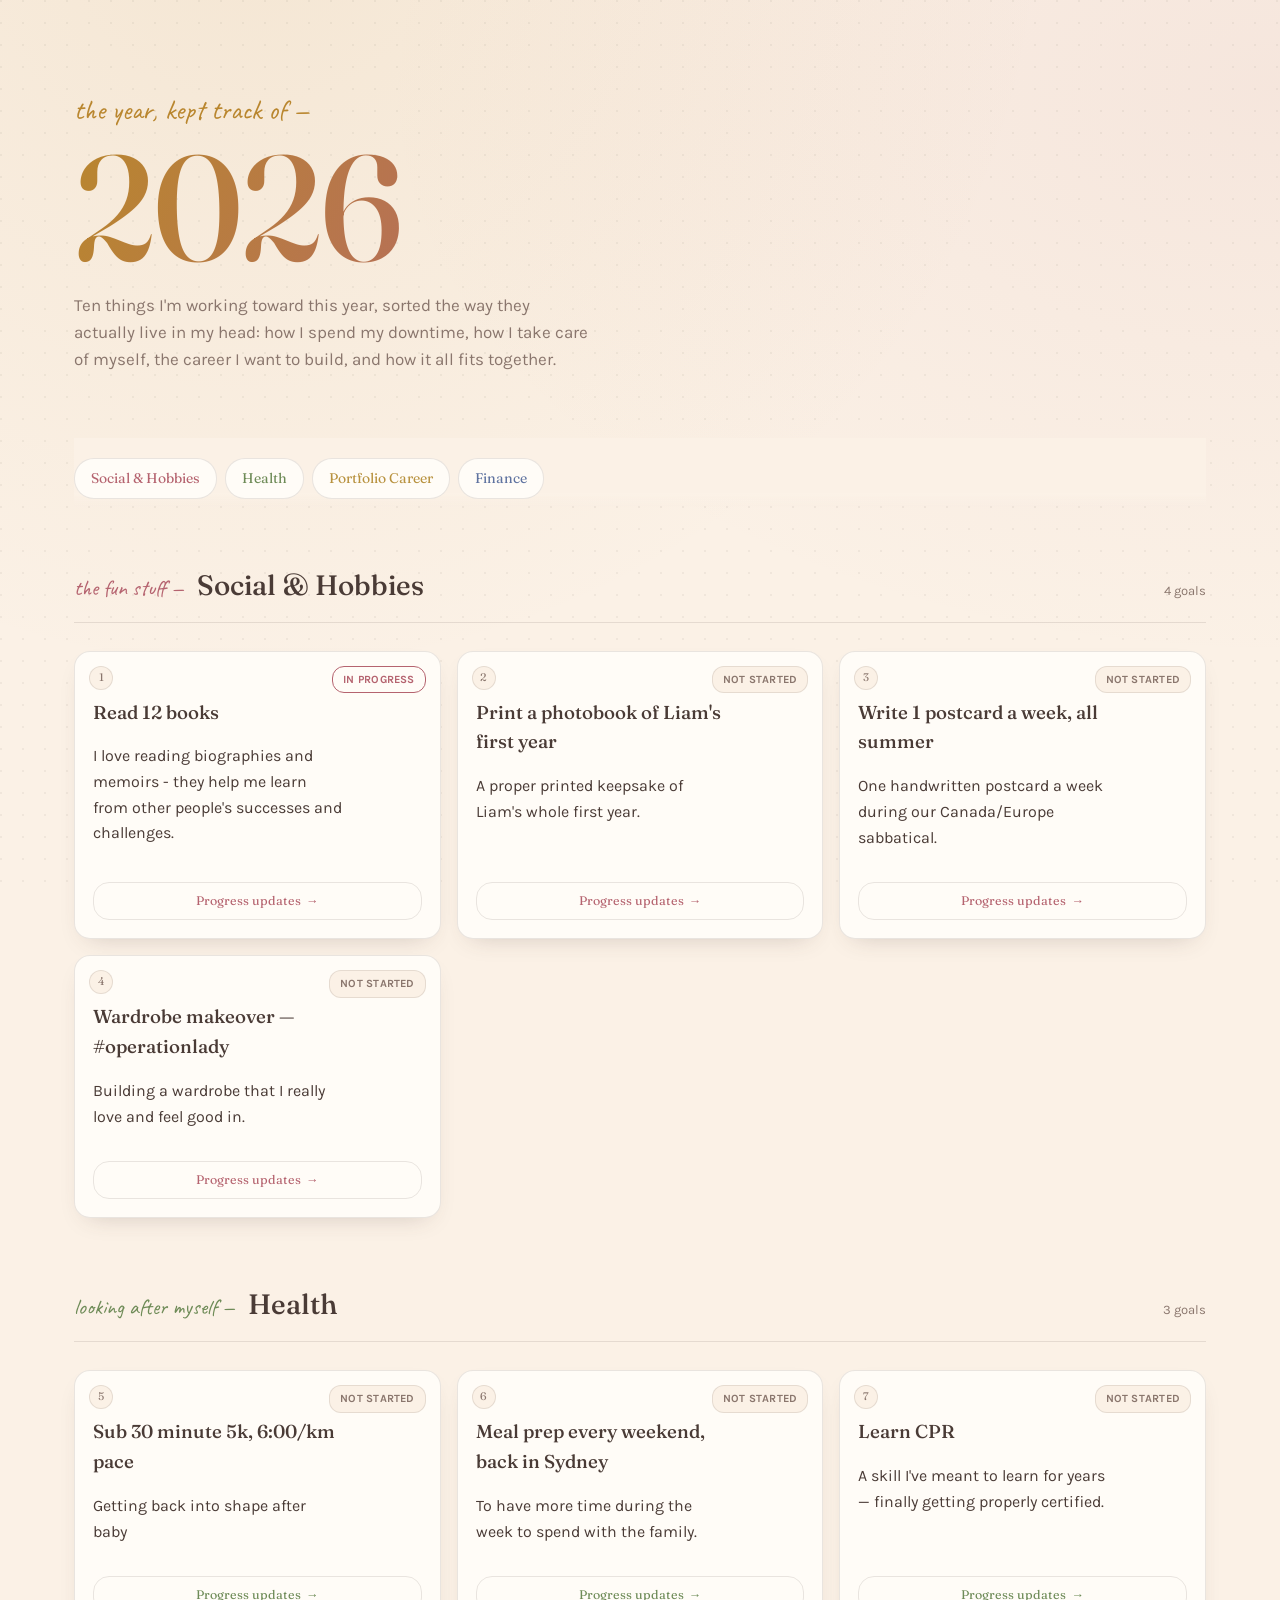
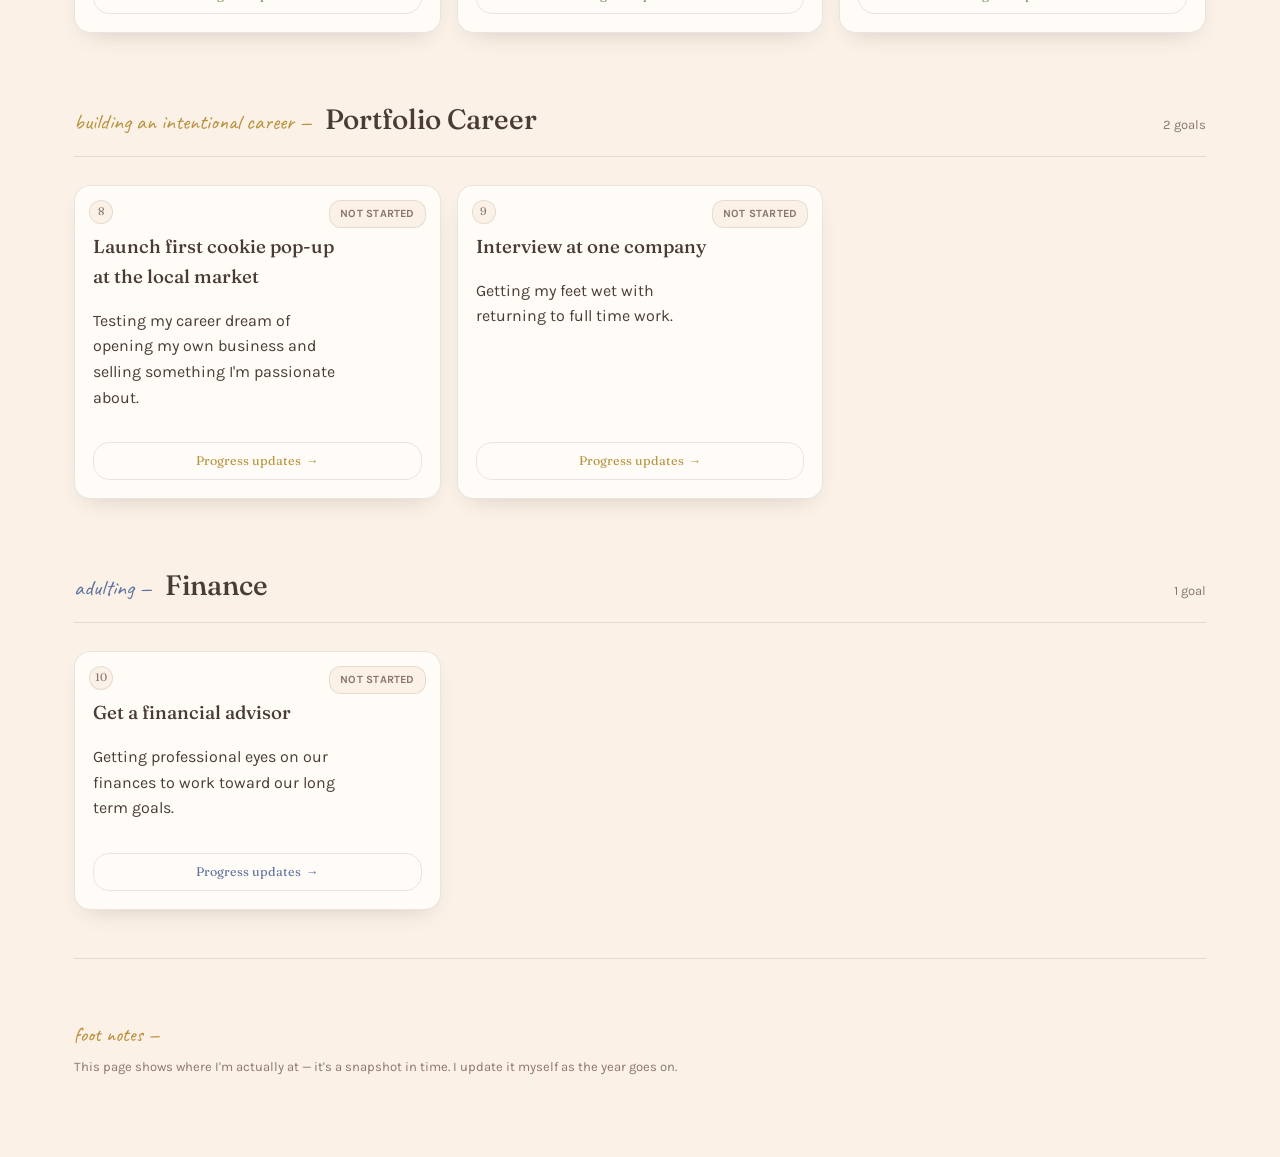
==== index.html @ c48120f4 "Add files via upload" ====
<!DOCTYPE html>
<html lang="en">
<head>
<meta charset="UTF-8">
<meta name="viewport" content="width=device-width, initial-scale=1.0">
<title>2026 — Field Notes</title>
<link rel="preconnect" href="https://fonts.googleapis.com">
<link rel="preconnect" href="https://fonts.gstatic.com" crossorigin>
<link href="https://fonts.googleapis.com/css2?family=Fraunces:opsz,wght@9..144,400..600&family=Karla:wght@400;500;700&family=Caveat:wght@600&display=swap" rel="stylesheet">
<link rel="stylesheet" href="styles.css">
</head>
<body>

<div class="wrap">

  <header class="hero">
    <span class="kicker">the year, kept track of —</span>
    <h1 class="year">2026</h1>
    <p class="sub">Ten things I'm working toward this year, sorted the way they actually live in my head: how I spend my downtime, how I take care of myself, the career I want to build, and how it all fits together.</p>
  </header>

  <nav class="tabs">
    <a class="tab" href="#social" style="color:var(--rose)">Social &amp; Hobbies</a>
    <a class="tab" href="#health" style="color:var(--sage)">Health</a>
    <a class="tab" href="#career" style="color:var(--clay)">Portfolio Career</a>
    <a class="tab" href="#finance" style="color:var(--peri)">Finance</a>
  </nav>

  <main id="app"><p style="color:var(--cream-dim); padding:40px 0;">Loading…</p></main>

  <footer>
    <span class="signoff">foot notes —</span>
    This page shows where I'm actually at — it's a snapshot in time. I update it myself as the year goes on.
  </footer>

</div>

<script>
const CATEGORIES = [
  { id:"social",  label:"Social & Hobbies",  tag:"the fun stuff",        accent:"var(--rose)" },
  { id:"health",  label:"Health",             tag:"looking after myself", accent:"var(--sage)" },
  { id:"career",  label:"Portfolio Career",   tag:"building an intentional career",   accent:"var(--clay)" },
  { id:"finance", label:"Finance",            tag:"adulting", accent:"var(--peri)" },
];

function statusOf(goal){
  const cls = goal.status === "completed" ? "completed"
    : goal.status === "in progress" ? "in-progress"
    : "";
  return { label: goal.status, cls };
}

function cardHTML(goal, accent, num){
  const status = statusOf(goal);
  return `
    <div class="card" style="--accent:${accent}">
      <span class="goal-num">${num}</span>
      <span class="status-badge ${status.cls}">${status.label}</span>
      <div class="card-top">
        <h3>${goal.title}</h3>
        <p class="blurb">${goal.blurb}</p>
      </div>
      <a class="updates-btn" href="updates.html">
        Progress updates <span class="arrow">→</span>
      </a>
    </div>
  `;
}

function render(goals){
  const app = document.getElementById("app");
  app.innerHTML = CATEGORIES.map(cat => {
    const catGoals = goals.filter(g => g.cat === cat.id);
    if(!catGoals.length) return "";
    return `
      <section class="category" id="${cat.id}">
        <div class="cat-head">
          <span class="cat-tag" style="color:${cat.accent}">${cat.tag} —</span>
          <h2>${cat.label}</h2>
          <span class="cat-count">${catGoals.length} goal${catGoals.length !== 1 ? 's' : ''}</span>
        </div>
        <div class="grid">
          ${catGoals.map(g => cardHTML(g, cat.accent, goals.indexOf(g) + 1)).join("")}
        </div>
      </section>
    `;
  }).join("");
}

fetch('goals.json')
  .then(res => res.json())
  .then(render)
  .catch(err => {
    document.getElementById('app').innerHTML =
      '<p style="color:var(--cream-dim); padding:40px 0;">Couldn\'t load goals.json — if you\'re previewing this file locally, that\'s expected. It will load once the site is live on GitHub Pages.</p>';
    console.error(err);
  });
</script>

</body>
</html>
---- styles.css ----
:root{
  --bg: #FBF1E6;
  --bg-card: #FFFCF7;
  --bg-card-hi: #FFF6EA;
  --cream: #4A3B36;
  --cream-dim: #8A766D;
  --gold: #B9862E;
  --rose: #B5636F;
  --sage: #6E8B57;
  --clay: #B8923F;
  --peri: #5F73A0;
  --line: rgba(74,59,54,0.12);
  --check-mark: #FFFCF7;
  --shadow: 0 10px 26px -14px rgba(74,59,54,0.28);
}

*{box-sizing:border-box;}
html{scroll-behavior:smooth;}

body{
  margin:0;
  background:var(--bg);
  color:var(--cream);
  font-family:'Karla', sans-serif;
  line-height:1.6;
  -webkit-font-smoothing:antialiased;
}

body::before{
  content:"";
  position:fixed;
  inset:0;
  pointer-events:none;
  opacity:0.06;
  background-image:radial-gradient(circle at 1px 1px, #4A3B36 1px, transparent 0);
  background-size:22px 22px;
  z-index:0;
}

body{
  background-image:radial-gradient(ellipse at 20% -10%, rgba(185,134,46,0.10), transparent 55%),
                    radial-gradient(ellipse at 100% 10%, rgba(181,99,111,0.08), transparent 50%);
  background-attachment:fixed;
}

h1,h2,h3{font-family:'Fraunces', serif; font-weight:500; margin:0;}

.wrap{max-width:1180px; margin:0 auto; padding:0 24px; position:relative; z-index:1;}

a{color:var(--gold);}

.hero{padding:88px 0 48px;}
.hero .year{
  font-size:clamp(64px, 14vw, 150px);
  line-height:0.9;
  letter-spacing:-2px;
  background:linear-gradient(115deg, var(--gold) 0%, var(--rose) 55%, var(--clay) 100%);
  -webkit-background-clip:text;
  background-clip:text;
  color:transparent;
}
.hero .kicker{
  font-family:'Caveat', cursive;
  font-size:28px;
  color:var(--gold);
  margin-bottom:6px;
  display:block;
}
.hero p.sub{
  max-width:520px;
  color:var(--cream-dim);
  font-size:17px;
  margin-top:18px;
}

.tabs{
  display:flex;
  gap:8px;
  flex-wrap:wrap;
  padding:20px 0 8px;
  position:sticky;
  top:0;
  background:linear-gradient(var(--bg) 80%, transparent);
  z-index:5;
}
.tab{
  font-family:'Fraunces', serif;
  font-size:14px;
  padding:8px 16px;
  border-radius:20px;
  border:1px solid var(--line);
  background:var(--bg-card);
  color:var(--cream-dim);
  text-decoration:none;
  transition:all .2s ease;
}
.tab:hover, .tab:focus-visible{
  border-color:currentColor;
  background:var(--bg-card-hi);
  box-shadow:var(--shadow);
  outline:none;
}

section.category{padding:56px 0 8px;}
.cat-head{
  display:flex;
  align-items:baseline;
  gap:14px;
  border-bottom:1px solid var(--line);
  padding-bottom:14px;
  margin-bottom:28px;
}
.cat-tag{
  font-family:'Caveat', cursive;
  font-size:22px;
}
.cat-head h2{font-size:28px;}
.cat-count{
  margin-left:auto;
  font-size:13px;
  color:var(--cream-dim);
  font-family:'Karla', sans-serif;
}

.grid{
  display:grid;
  grid-template-columns:repeat(3, 1fr);
  gap:16px;
}
@media (max-width:940px){
  .grid{grid-template-columns:repeat(2, 1fr);}
}
@media (max-width:600px){
  .grid{grid-template-columns:1fr;}
}

.card{
  background:var(--bg-card);
  border:1px solid var(--line);
  border-radius:16px;
  padding:46px 18px 18px;
  position:relative;
  box-shadow:var(--shadow);
  transition:background .25s ease, transform .25s ease, box-shadow .25s ease;
  display:flex;
  flex-direction:column;
}
.card:hover{
  background:var(--bg-card-hi);
  transform:translateY(-2px);
  box-shadow:0 16px 30px -14px rgba(74,59,54,0.32);
}

.goal-num{
  position:absolute;
  top:14px;
  left:14px;
  width:24px;
  height:24px;
  border-radius:50%;
  border:1px solid var(--line);
  background:var(--bg);
  display:flex;
  align-items:center;
  justify-content:center;
  font-family:'Fraunces', serif;
  font-size:11px;
  color:var(--cream-dim);
}

.status-badge{
  position:absolute;
  top:14px;
  right:14px;
  font-size:11px;
  font-family:'Karla', sans-serif;
  font-weight:700;
  letter-spacing:0.02em;
  text-transform:uppercase;
  padding:4px 10px;
  border-radius:12px;
  border:1px solid var(--line);
  background:var(--bg);
  color:var(--cream-dim);
  white-space:nowrap;
}
.status-badge.in-progress{
  border-color:var(--accent, var(--gold));
  color:var(--accent, var(--gold));
  background:transparent;
}
.status-badge.completed{
  border-color:var(--accent, var(--gold));
  background:var(--accent, var(--gold));
  color:var(--check-mark);
}

.card-top{margin-bottom:16px; padding-right:78px; flex:1;}

.card-body h3{font-size:16px; margin-bottom:6px; color:var(--cream);}
.card-body .blurb{font-size:12.5px; color:var(--cream-dim); line-height:1.5; margin:0;}

.updates-btn{
  display:inline-flex;
  align-items:center;
  justify-content:center;
  gap:5px;
  font-family:'Fraunces', serif;
  font-size:12.5px;
  color:var(--accent, var(--gold));
  text-decoration:none;
  border:1px solid var(--line);
  padding:8px 12px;
  border-radius:16px;
  transition:all .2s ease;
  margin-top:auto;
}
.updates-btn:hover, .updates-btn:focus-visible{
  border-color:var(--accent, var(--gold));
  background:var(--bg);
  outline:none;
}
.updates-btn .arrow{transition:transform .2s ease; display:inline-block;}
.updates-btn:hover .arrow{transform:translateX(3px);}

footer{
  padding:60px 0 80px;
  color:var(--cream-dim);
  font-size:13px;
  border-top:1px solid var(--line);
  margin-top:40px;
}
footer .signoff{font-family:'Caveat', cursive; font-size:20px; color:var(--gold); display:block; margin-bottom:6px;}

/* ---------- UPDATES PAGE ---------- */
.updates-hero{padding:70px 0 32px;}
.updates-hero h1{font-size:clamp(38px, 6vw, 58px); color:var(--cream);}
.updates-hero p{color:var(--cream-dim); font-size:15px; margin-top:10px; max-width:520px;}

.back-link{
  display:inline-flex;
  align-items:center;
  gap:6px;
  font-family:'Fraunces', serif;
  font-size:14px;
  color:var(--cream-dim);
  text-decoration:none;
  margin-top:8px;
}
.back-link:hover{color:var(--gold);}

.log{display:flex; flex-direction:column; gap:0; padding:12px 0 80px;}
.log-entry{
  display:flex;
  gap:20px;
  padding:18px 0;
  border-bottom:1px solid var(--line);
}
.log-date{
  font-family:'Fraunces', serif;
  font-size:13px;
  color:var(--cream-dim);
  white-space:nowrap;
  padding-top:2px;
  min-width:100px;
}
.log-body .log-goal{
  display:inline-block;
  font-size:11px;
  font-weight:700;
  text-transform:uppercase;
  letter-spacing:0.02em;
  color:var(--accent, var(--gold));
  margin-bottom:4px;
}
.log-body .log-text{font-size:14.5px; color:var(--cream); line-height:1.5;}
.log-empty{color:var(--cream-dim); font-style:italic; padding:40px 0;}

@media (prefers-reduced-motion: reduce){
  *{transition:none !important; scroll-behavior:auto !important;}
}
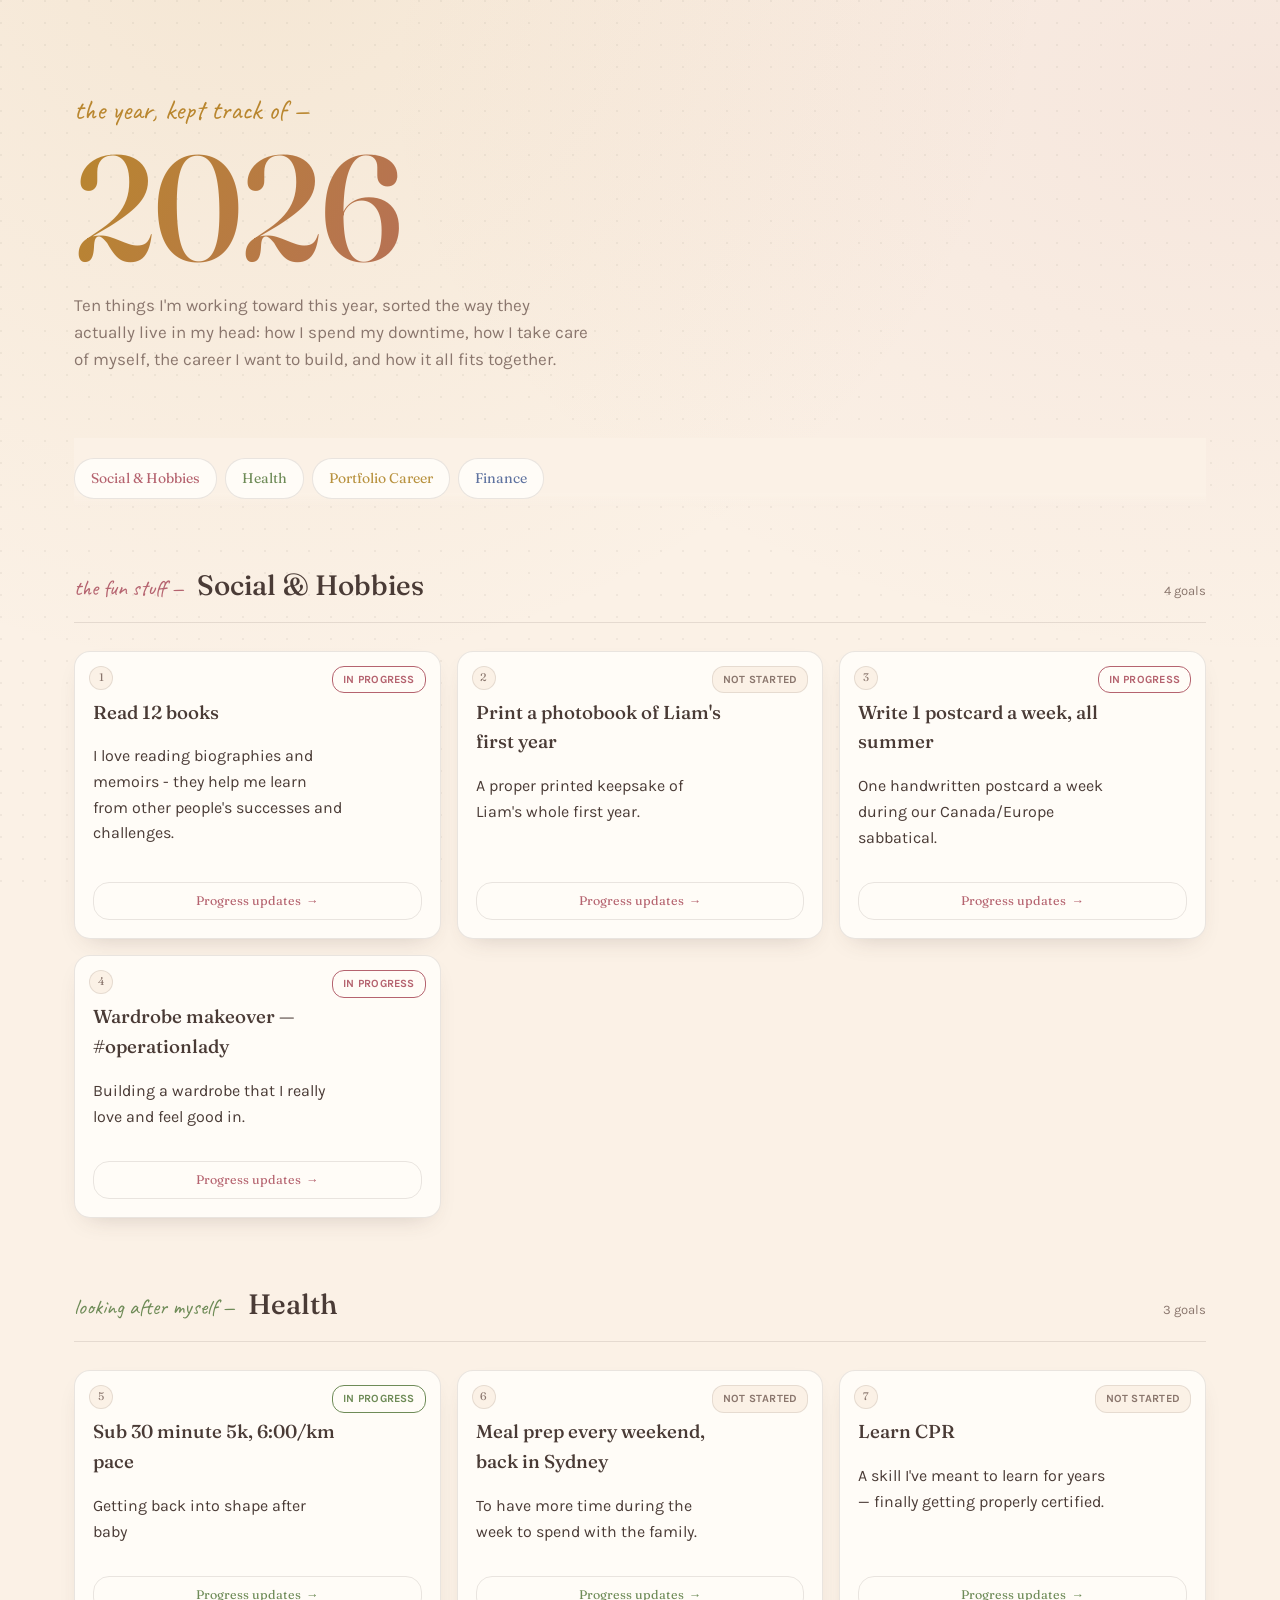
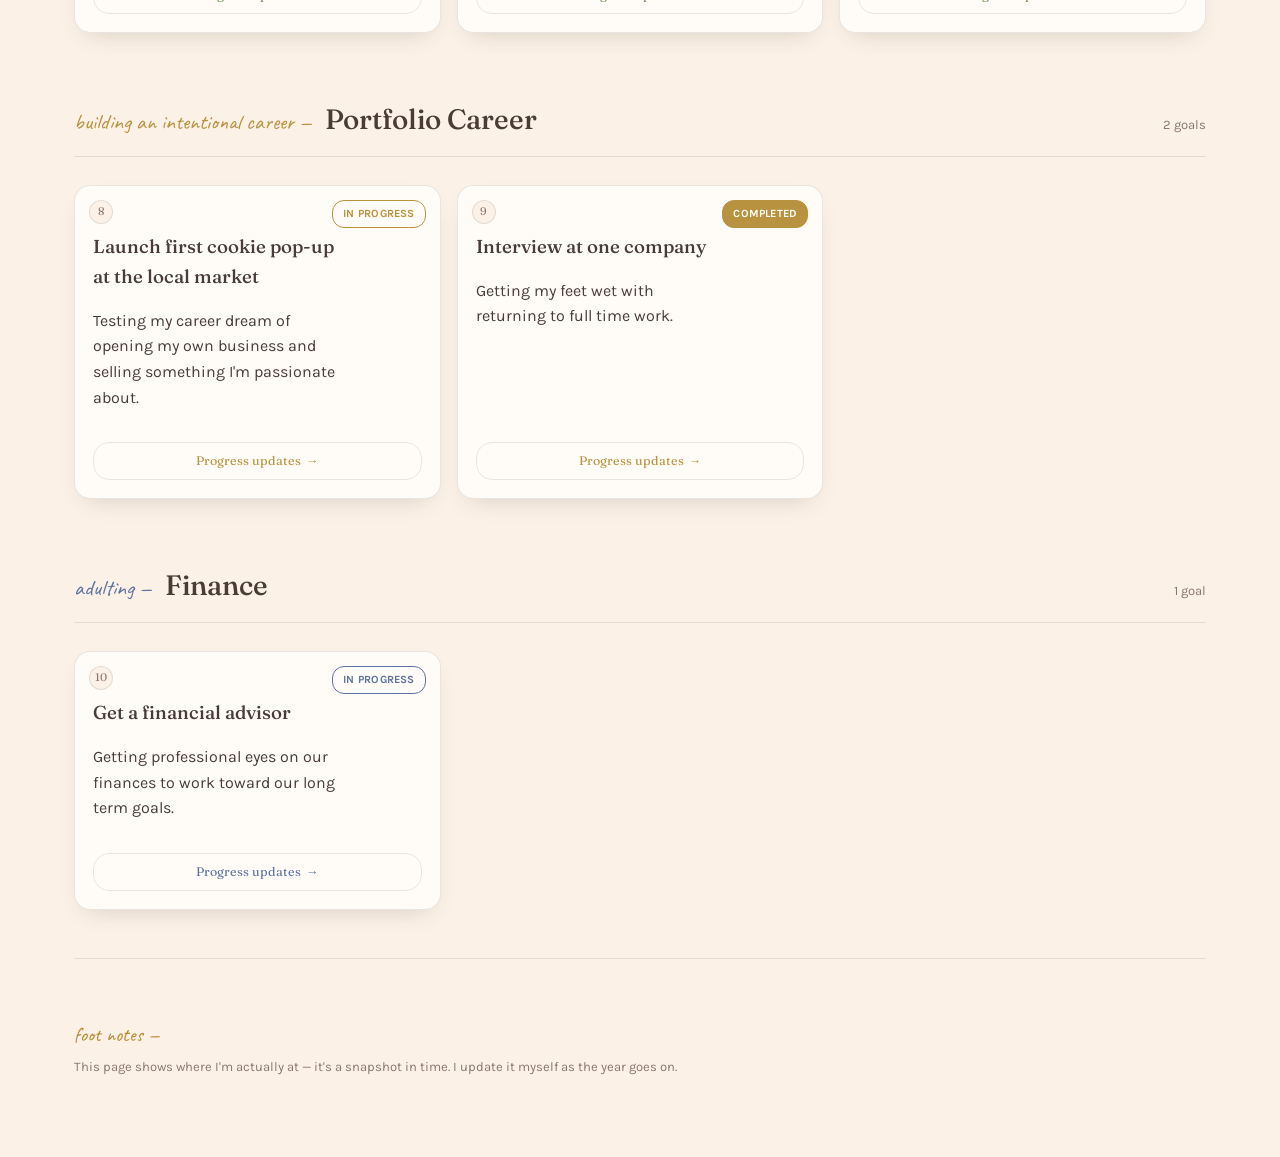
==== commit 6fbf170c: "Add files via upload" ====
--- a/index.html
+++ b/index.html
@@ -60,7 +60,7 @@
         <h3>${goal.title}</h3>
         <p class="blurb">${goal.blurb}</p>
       </div>
-      <a class="updates-btn" href="updates.html">
+      <a class="updates-btn" href="updates.html?goal=${encodeURIComponent(goal.id)}">
         Progress updates <span class="arrow">→</span>
       </a>
     </div>
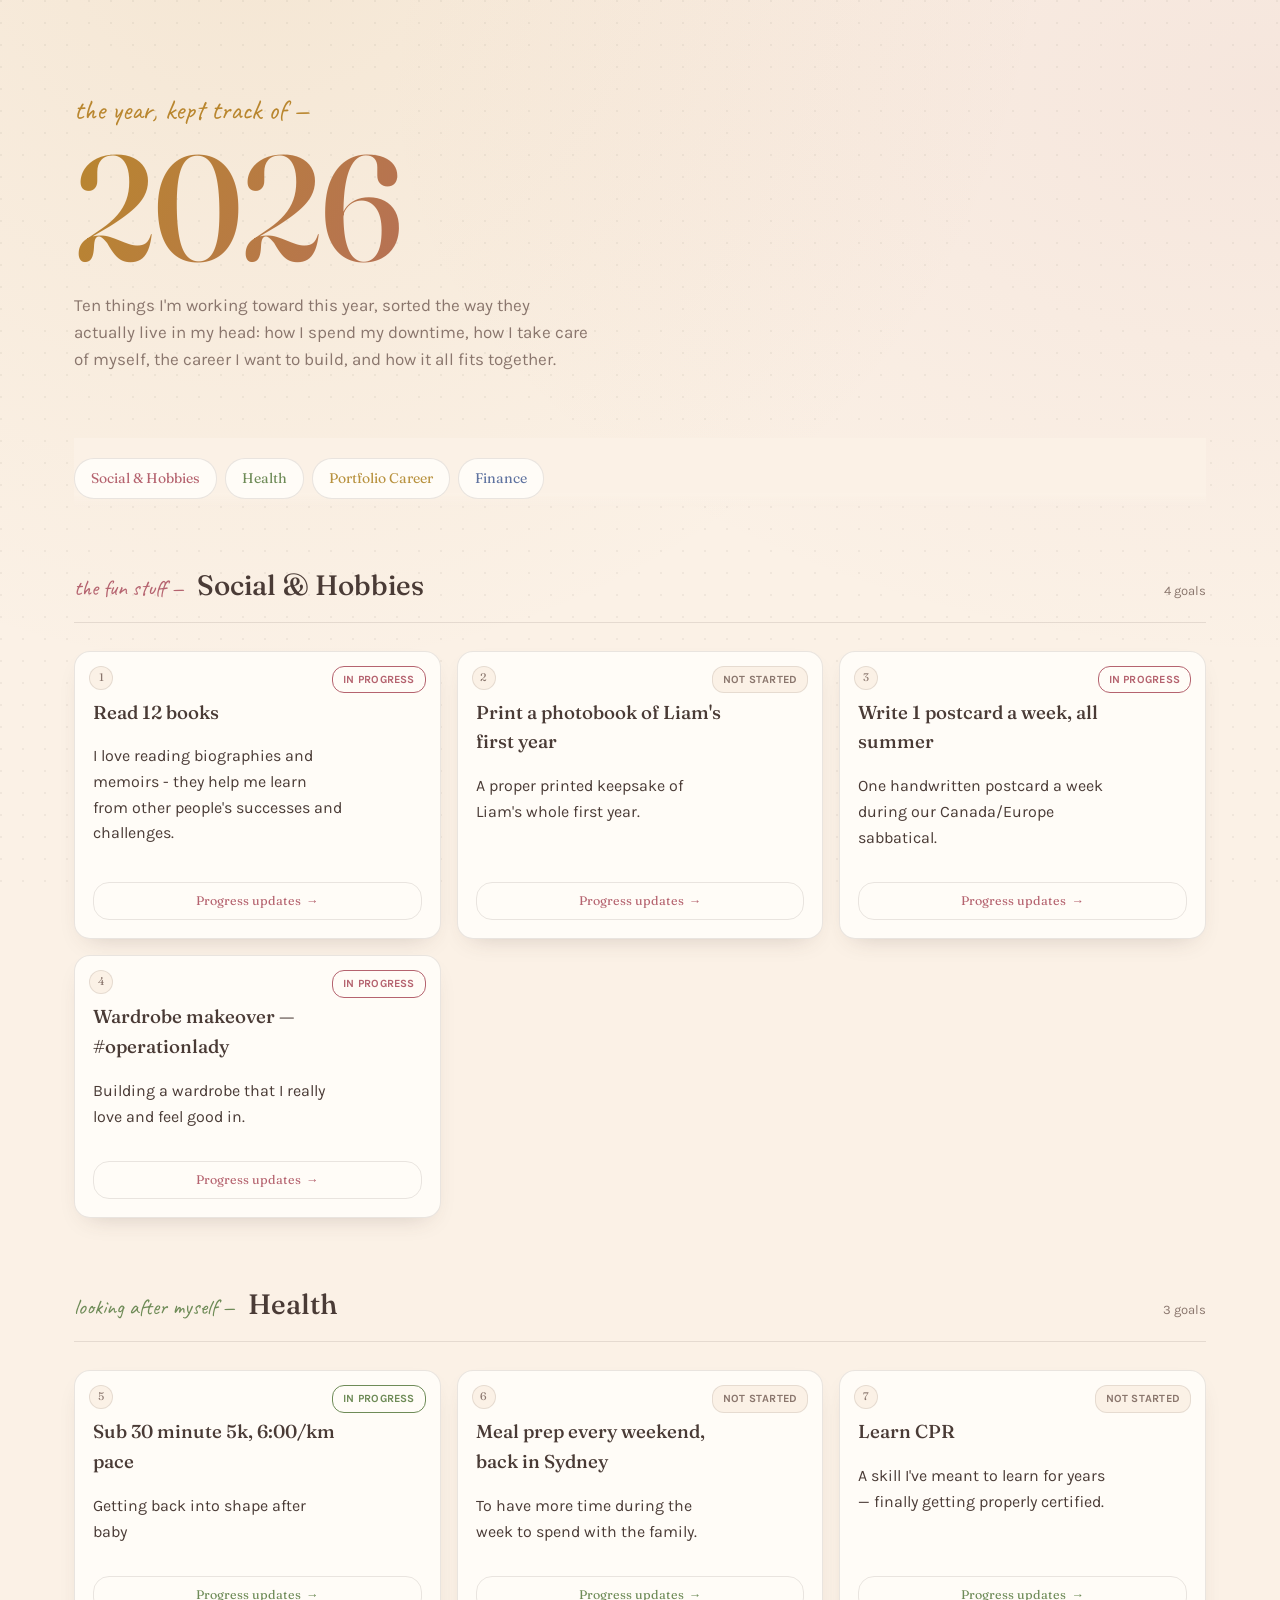
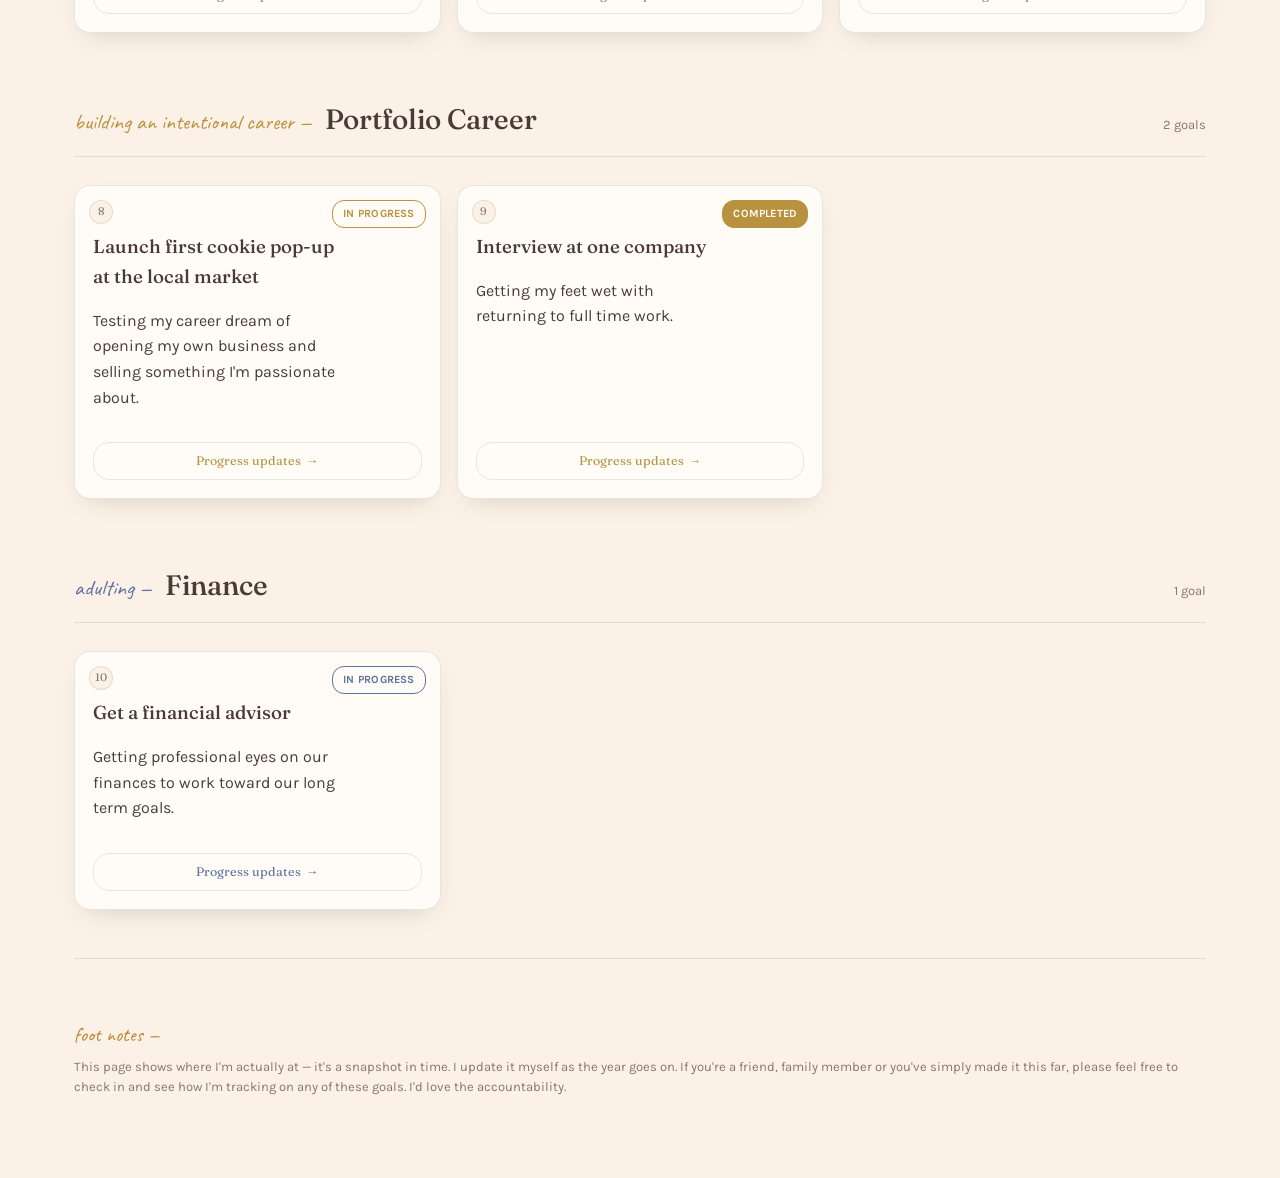
==== commit 54d54c80: "Update index.html" ====
--- a/index.html
+++ b/index.html
@@ -30,7 +30,7 @@
 
   <footer>
     <span class="signoff">foot notes —</span>
-    This page shows where I'm actually at — it's a snapshot in time. I update it myself as the year goes on.
+    This page shows where I'm actually at — it's a snapshot in time. I update it myself as the year goes on. If you're a friend, family member or you've simply made it this far, please feel free to check in and see how I'm tracking on any of these goals. I'd love the accountability.
   </footer>
 
 </div>
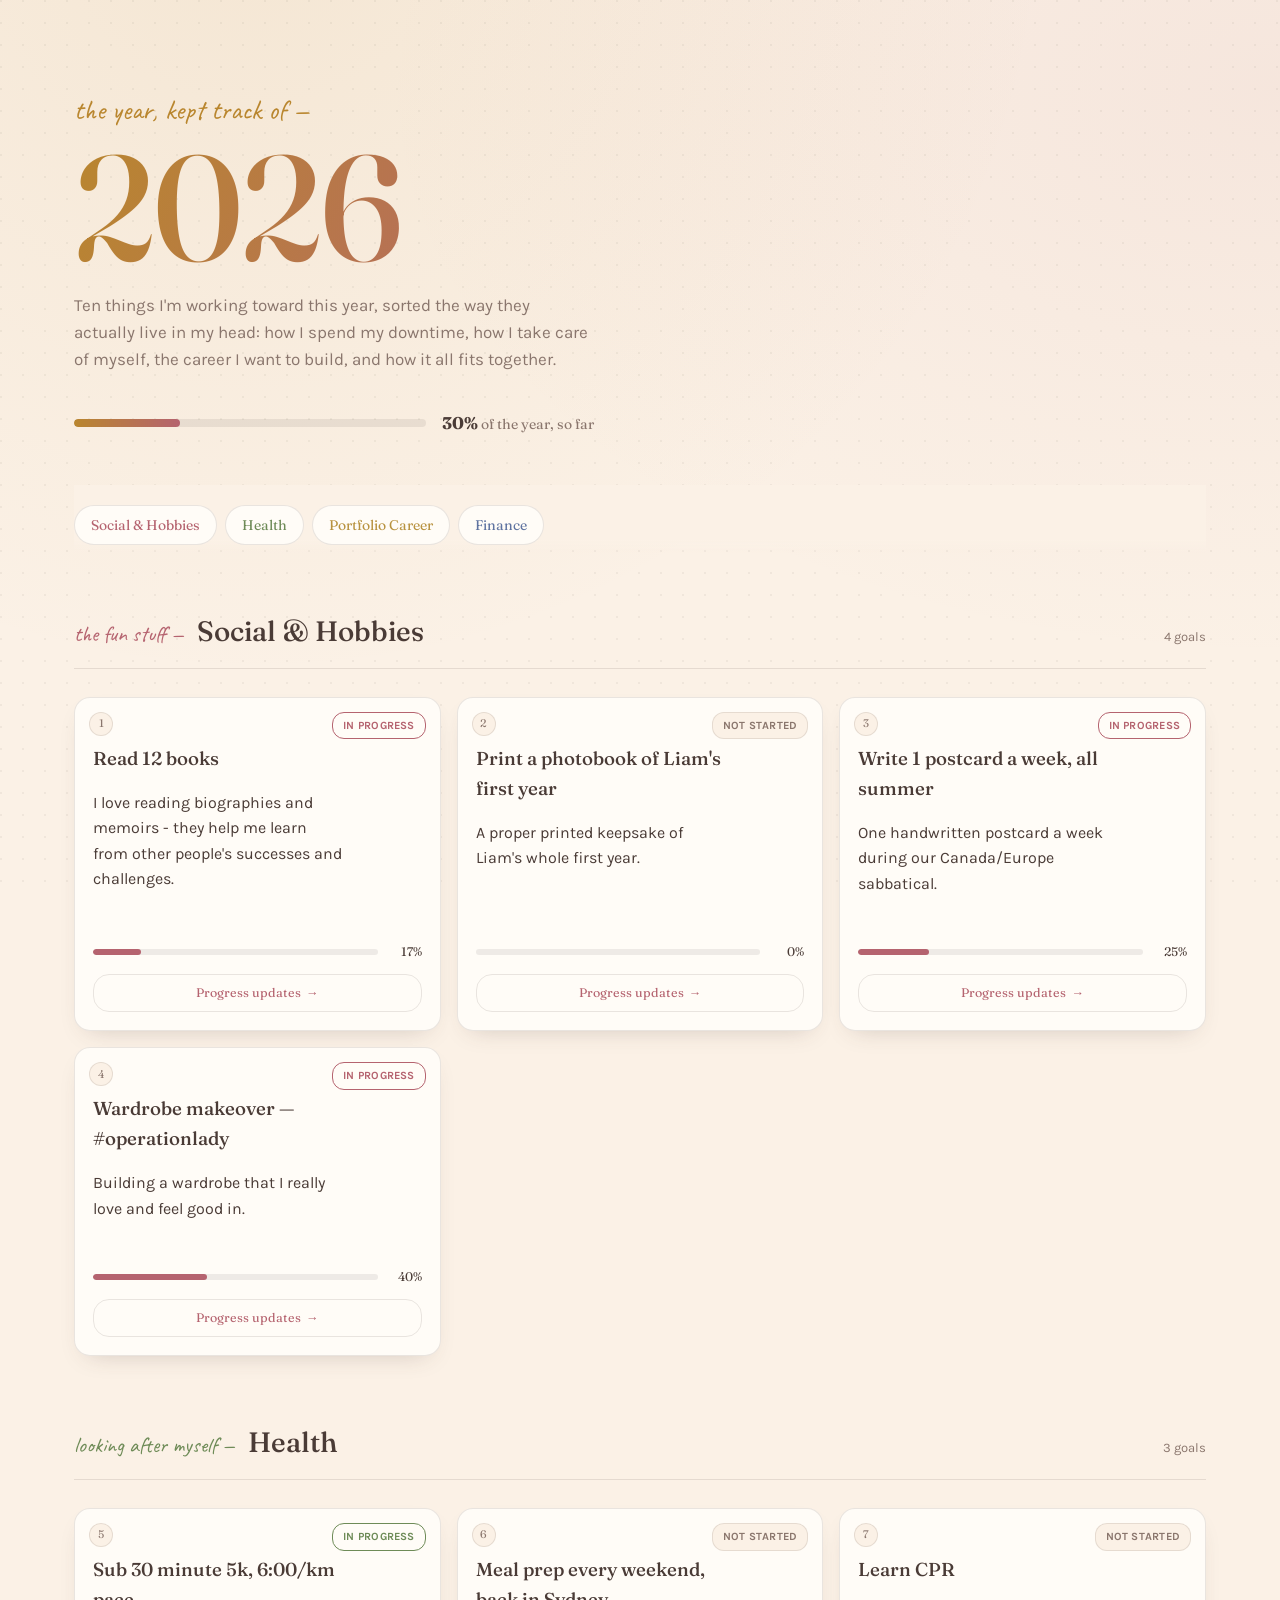
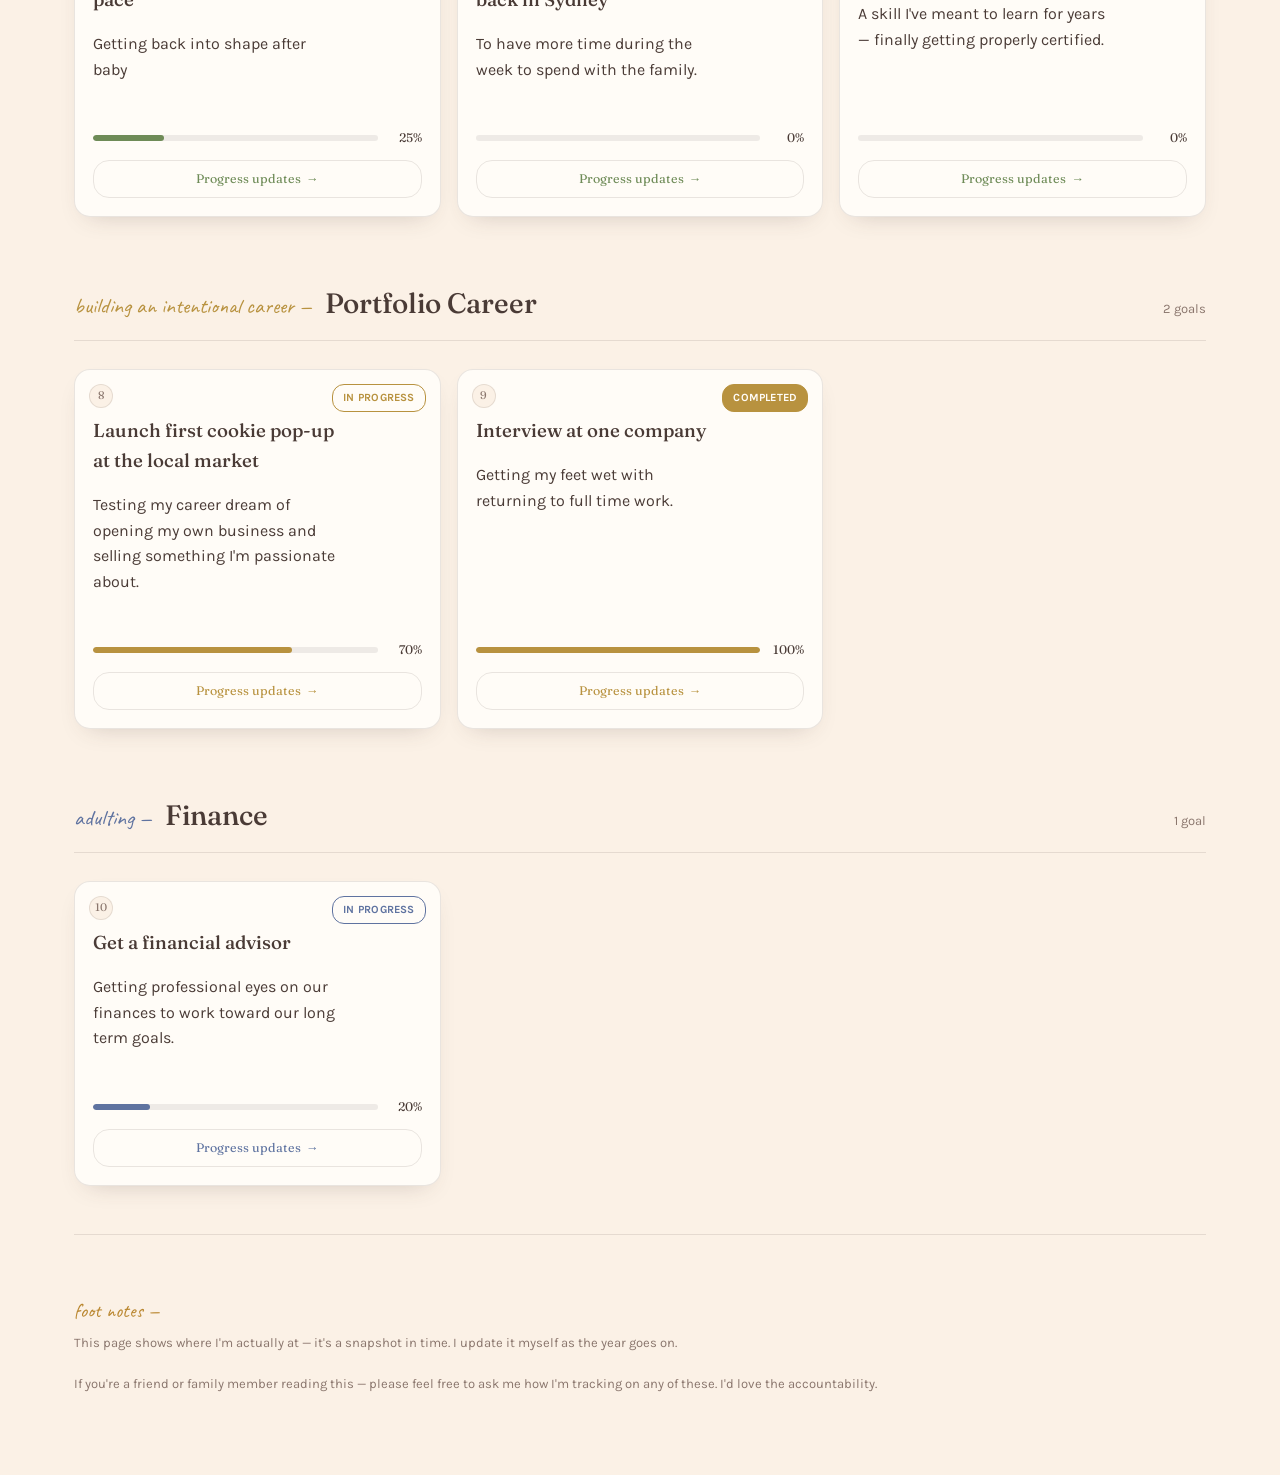
==== commit fea8c38e: "Add files via upload" ====
--- a/index.html
+++ b/index.html
@@ -17,6 +17,11 @@
     <span class="kicker">the year, kept track of —</span>
     <h1 class="year">2026</h1>
     <p class="sub">Ten things I'm working toward this year, sorted the way they actually live in my head: how I spend my downtime, how I take care of myself, the career I want to build, and how it all fits together.</p>
+
+    <div class="overall">
+      <div class="overall-track"><div class="overall-fill" id="overallFill"></div></div>
+      <div class="overall-label"><strong id="overallPct">0%</strong> of the year, so far</div>
+    </div>
   </header>
 
   <nav class="tabs">
@@ -30,7 +35,9 @@
 
   <footer>
     <span class="signoff">foot notes —</span>
-    This page shows where I'm actually at — it's a snapshot in time. I update it myself as the year goes on. If you're a friend, family member or you've simply made it this far, please feel free to check in and see how I'm tracking on any of these goals. I'd love the accountability.
+    This page shows where I'm actually at — it's a snapshot in time. I update it myself as the year goes on.
+    <br><br>
+    If you're a friend or family member reading this — please feel free to ask me how I'm tracking on any of these. I'd love the accountability.
   </footer>
 
 </div>
@@ -60,11 +67,22 @@
         <h3>${goal.title}</h3>
         <p class="blurb">${goal.blurb}</p>
       </div>
+      <div class="progress-row">
+        <div class="progress-track"><div class="progress-fill" style="width:${goal.percent}%"></div></div>
+        <div class="progress-pct">${goal.percent}%</div>
+      </div>
       <a class="updates-btn" href="updates.html?goal=${encodeURIComponent(goal.id)}">
         Progress updates <span class="arrow">→</span>
       </a>
     </div>
   `;
+}
+
+function updateOverall(goals){
+  const total = goals.reduce((sum, g) => sum + g.percent, 0);
+  const pct = Math.round(total / goals.length);
+  document.getElementById("overallFill").style.width = pct + "%";
+  document.getElementById("overallPct").textContent = pct + "%";
 }
 
 function render(goals){
@@ -85,6 +103,7 @@
       </section>
     `;
   }).join("");
+  updateOverall(goals);
 }
 
 fetch('goals.json')
--- a/styles.css
+++ b/styles.css
@@ -200,6 +200,63 @@
 .card-body h3{font-size:16px; margin-bottom:6px; color:var(--cream);}
 .card-body .blurb{font-size:12.5px; color:var(--cream-dim); line-height:1.5; margin:0;}
 
+.progress-row{
+  display:flex;
+  align-items:center;
+  gap:10px;
+  margin-top:14px;
+  margin-bottom:12px;
+}
+.progress-track{
+  flex:1;
+  height:6px;
+  background:rgba(74,59,54,0.09);
+  border-radius:4px;
+  overflow:hidden;
+}
+.progress-fill{
+  height:100%;
+  border-radius:4px;
+  background:var(--accent, var(--gold));
+  transition:width 0.5s ease;
+}
+.progress-pct{
+  font-family:'Fraunces', serif;
+  font-size:12.5px;
+  color:var(--cream);
+  white-space:nowrap;
+  min-width:34px;
+  text-align:right;
+}
+
+.overall{
+  margin-top:36px;
+  display:flex;
+  align-items:center;
+  gap:16px;
+  max-width:520px;
+}
+.overall-track{
+  flex:1;
+  height:8px;
+  background:rgba(74,59,54,0.09);
+  border-radius:5px;
+  overflow:hidden;
+}
+.overall-fill{
+  height:100%;
+  border-radius:5px;
+  background:linear-gradient(90deg, var(--gold), var(--rose));
+  transition:width 0.6s ease;
+}
+.overall-label{
+  font-family:'Fraunces', serif;
+  font-size:14px;
+  color:var(--cream-dim);
+  white-space:nowrap;
+}
+.overall-label strong{color:var(--cream); font-size:17px;}
+
 .updates-btn{
   display:inline-flex;
   align-items:center;
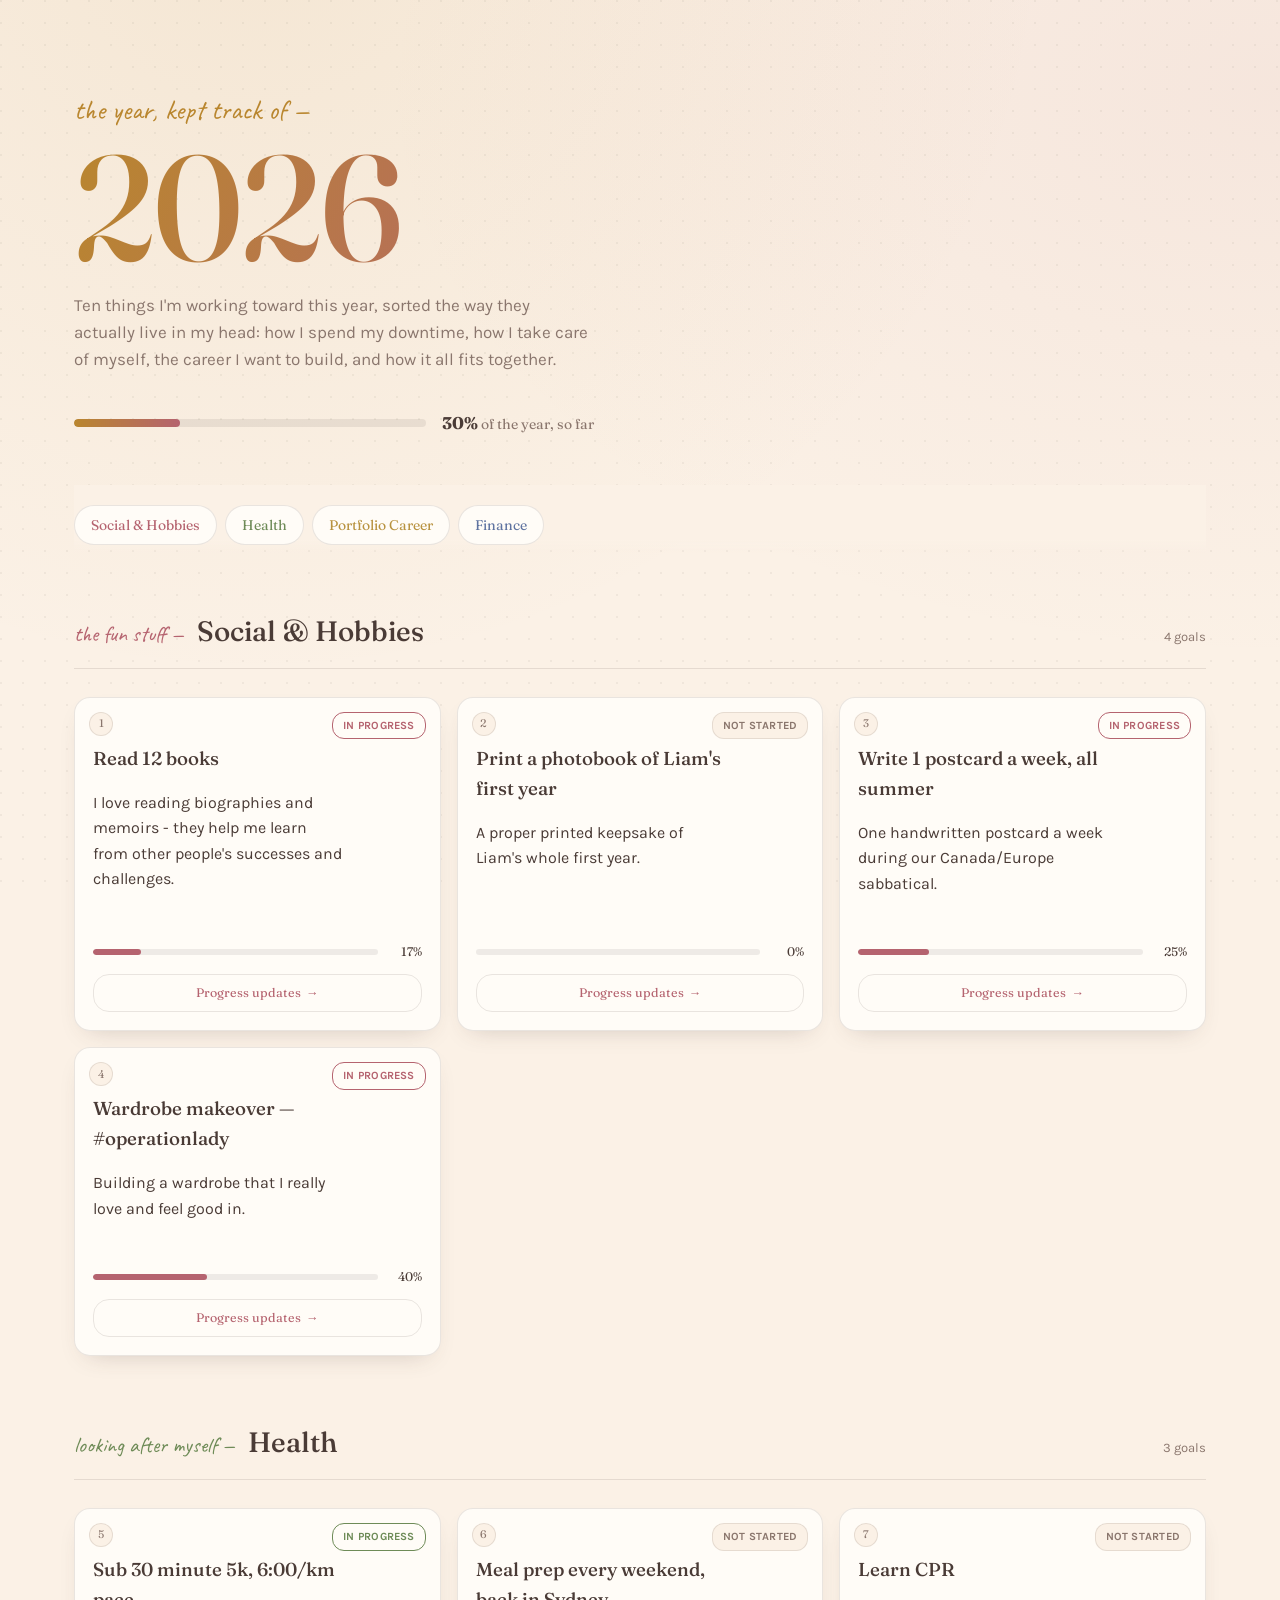
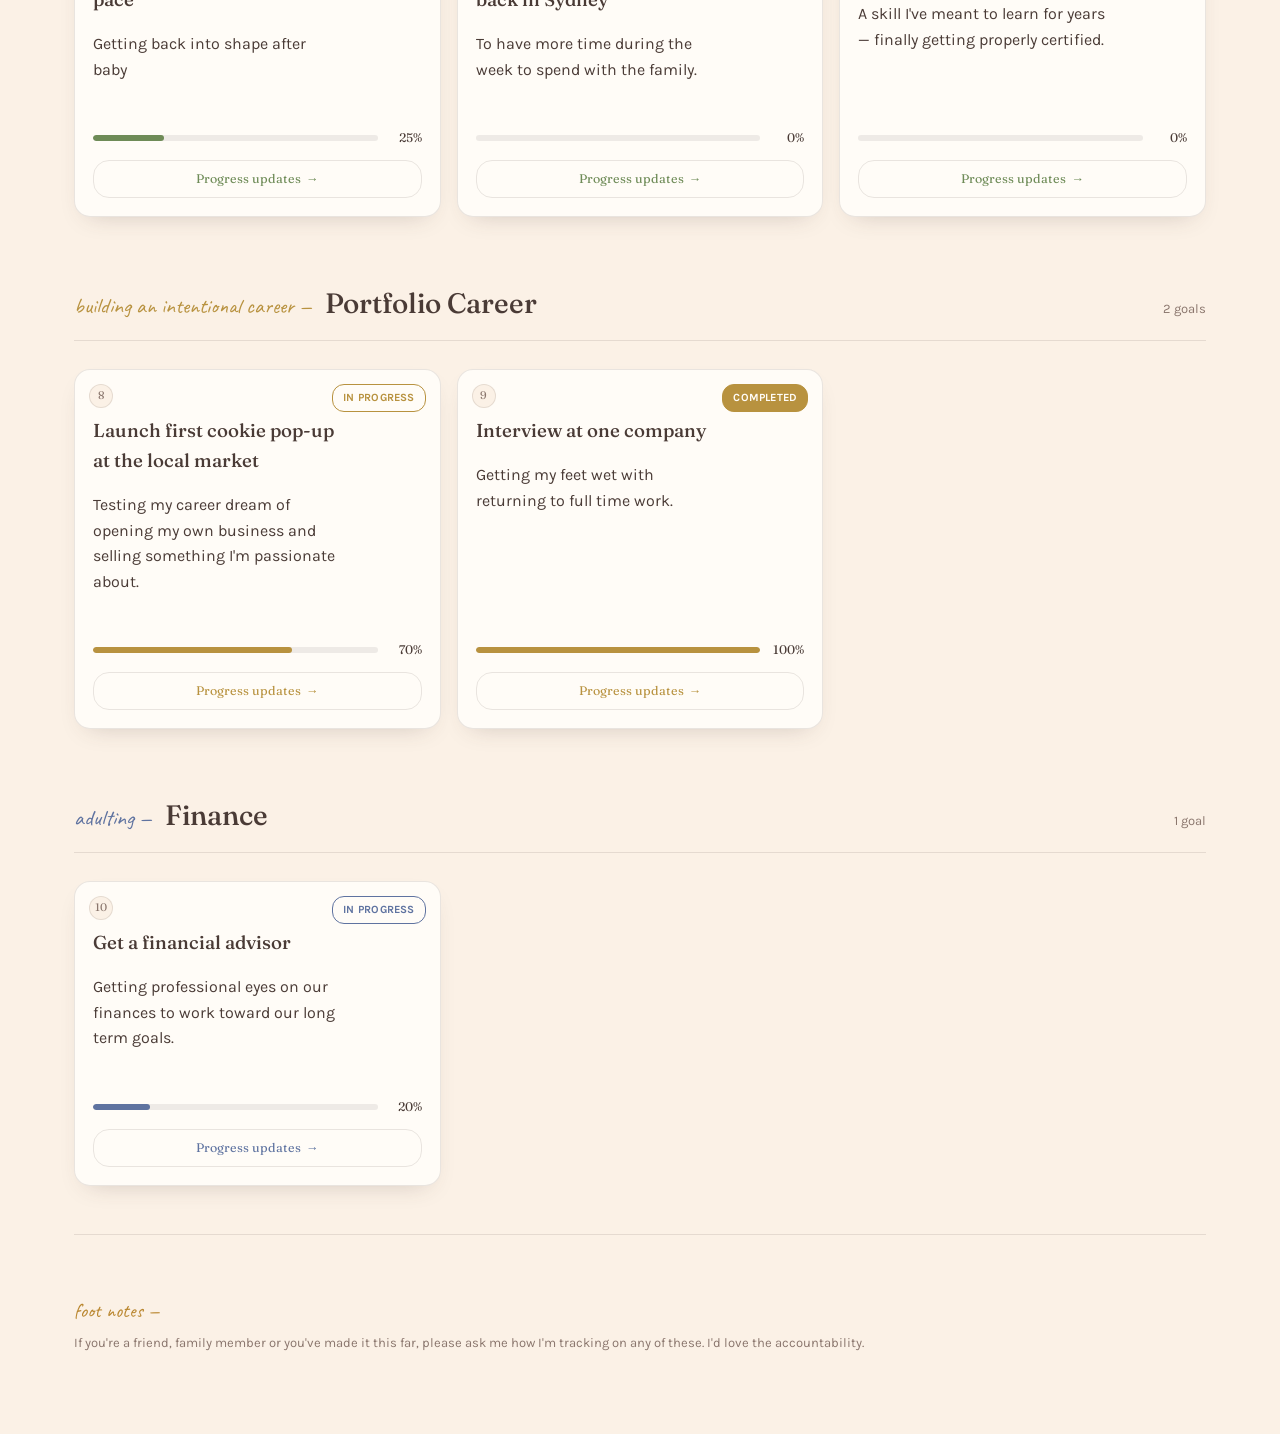
==== commit 4fe3067f: "Update index.html" ====
--- a/index.html
+++ b/index.html
@@ -35,9 +35,7 @@
 
   <footer>
     <span class="signoff">foot notes —</span>
-    This page shows where I'm actually at — it's a snapshot in time. I update it myself as the year goes on.
-    <br><br>
-    If you're a friend or family member reading this — please feel free to ask me how I'm tracking on any of these. I'd love the accountability.
+    If you're a friend, family member or you've made it this far, please ask me how I'm tracking on any of these. I'd love the accountability.
   </footer>
 
 </div>
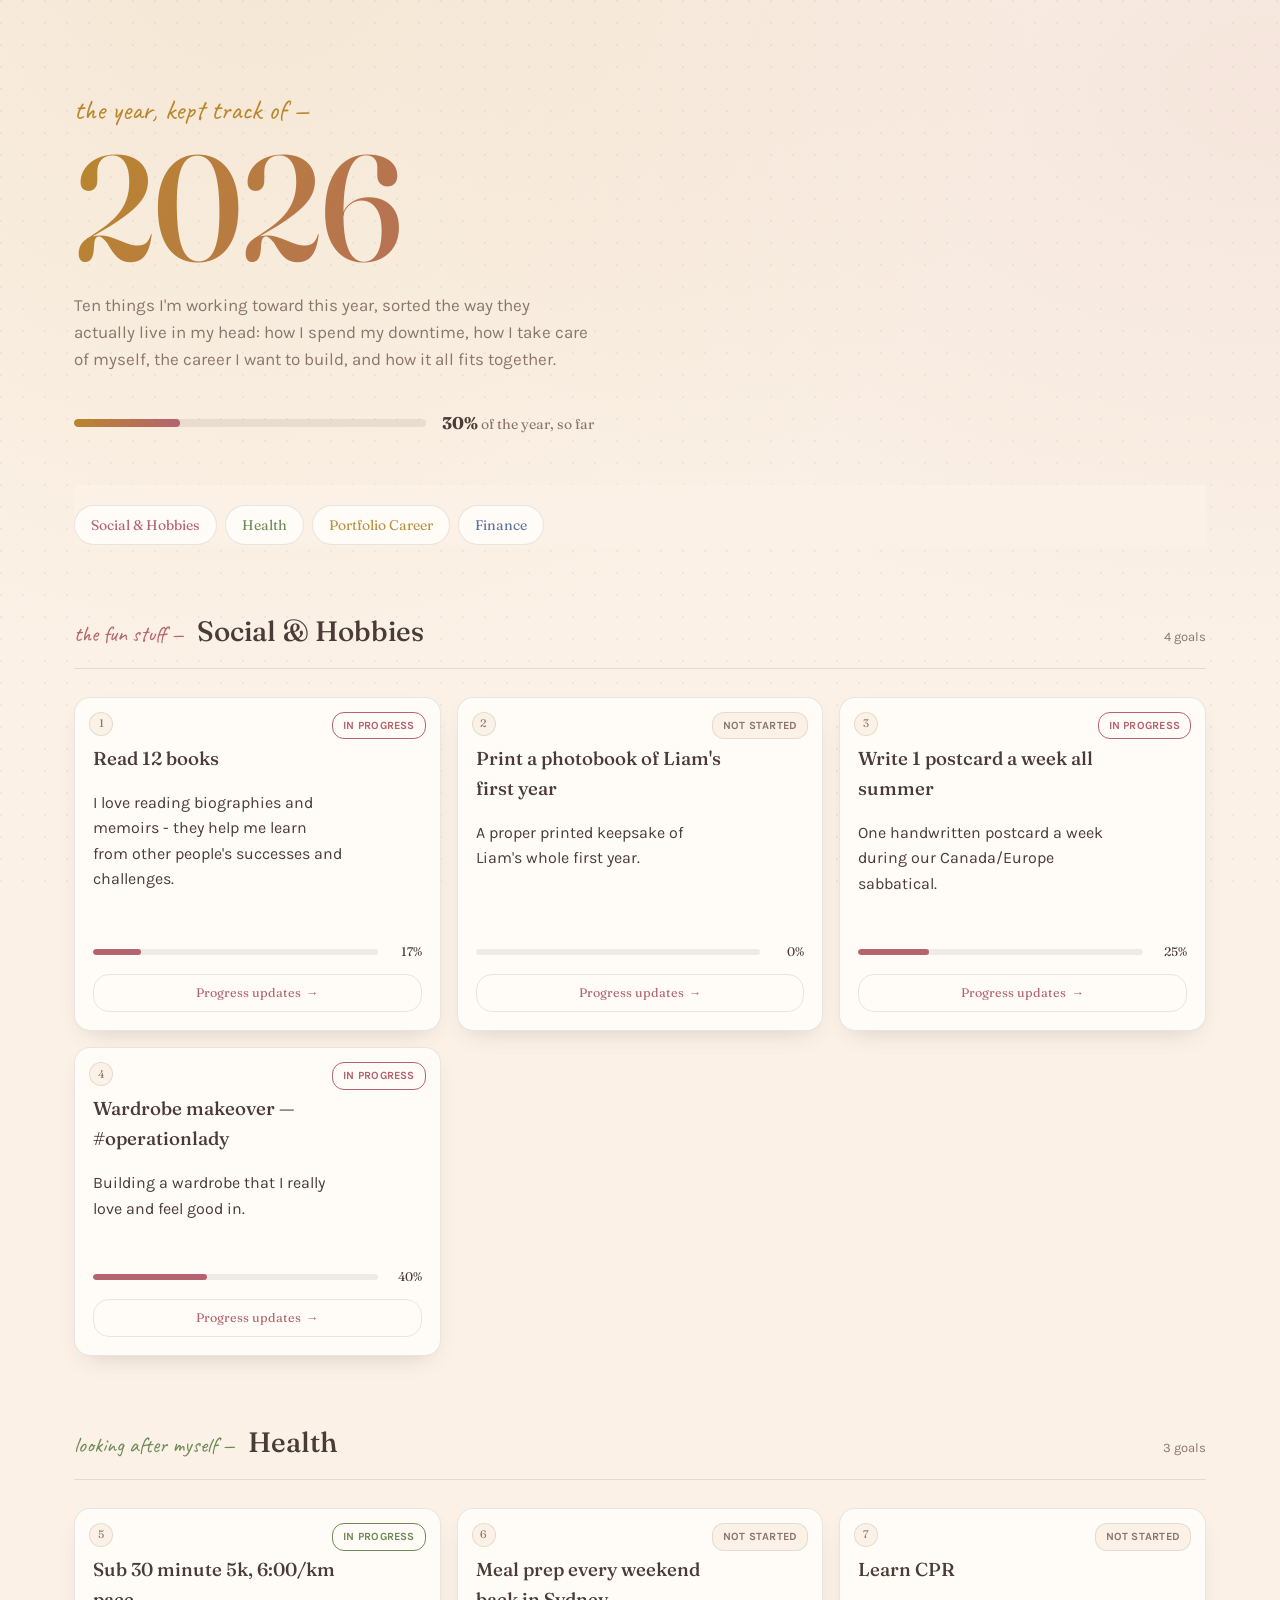
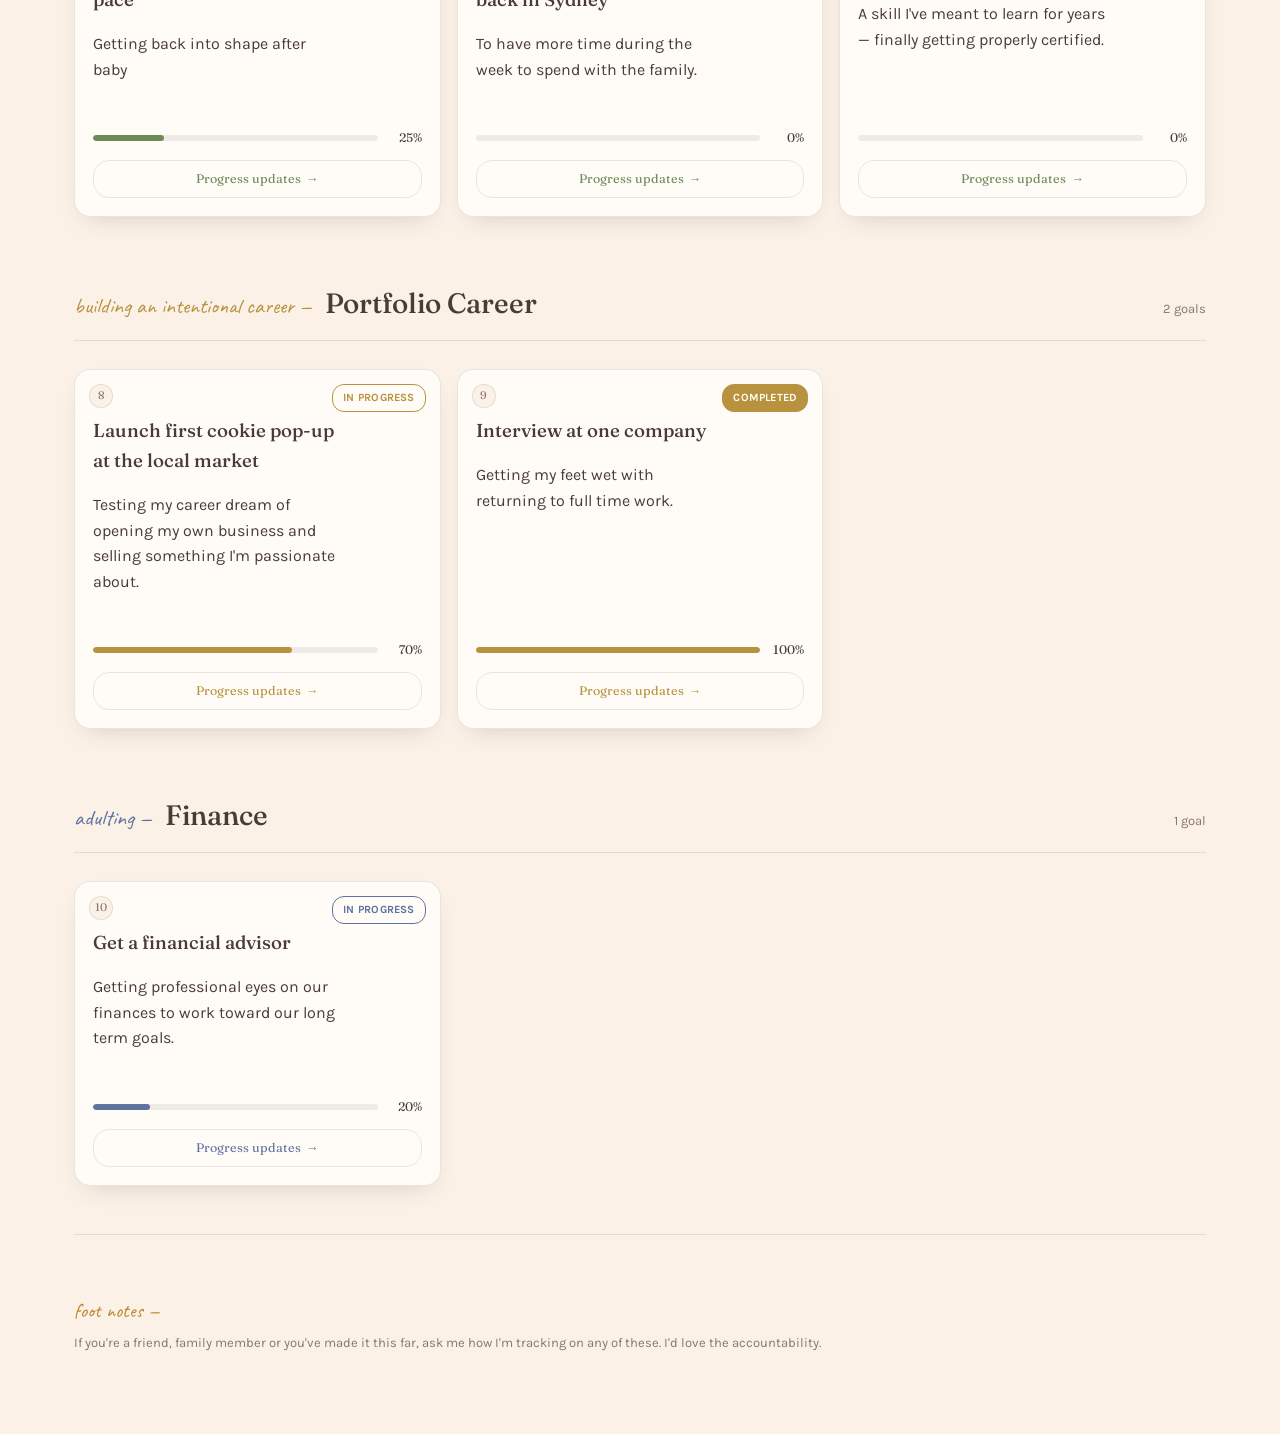
==== commit 279db799: "Update index.html" ====
--- a/index.html
+++ b/index.html
@@ -35,7 +35,7 @@
 
   <footer>
     <span class="signoff">foot notes —</span>
-    If you're a friend, family member or you've made it this far, please ask me how I'm tracking on any of these. I'd love the accountability.
+    If you're a friend, family member or you've made it this far, ask me how I'm tracking on any of these. I'd love the accountability.
   </footer>
 
 </div>
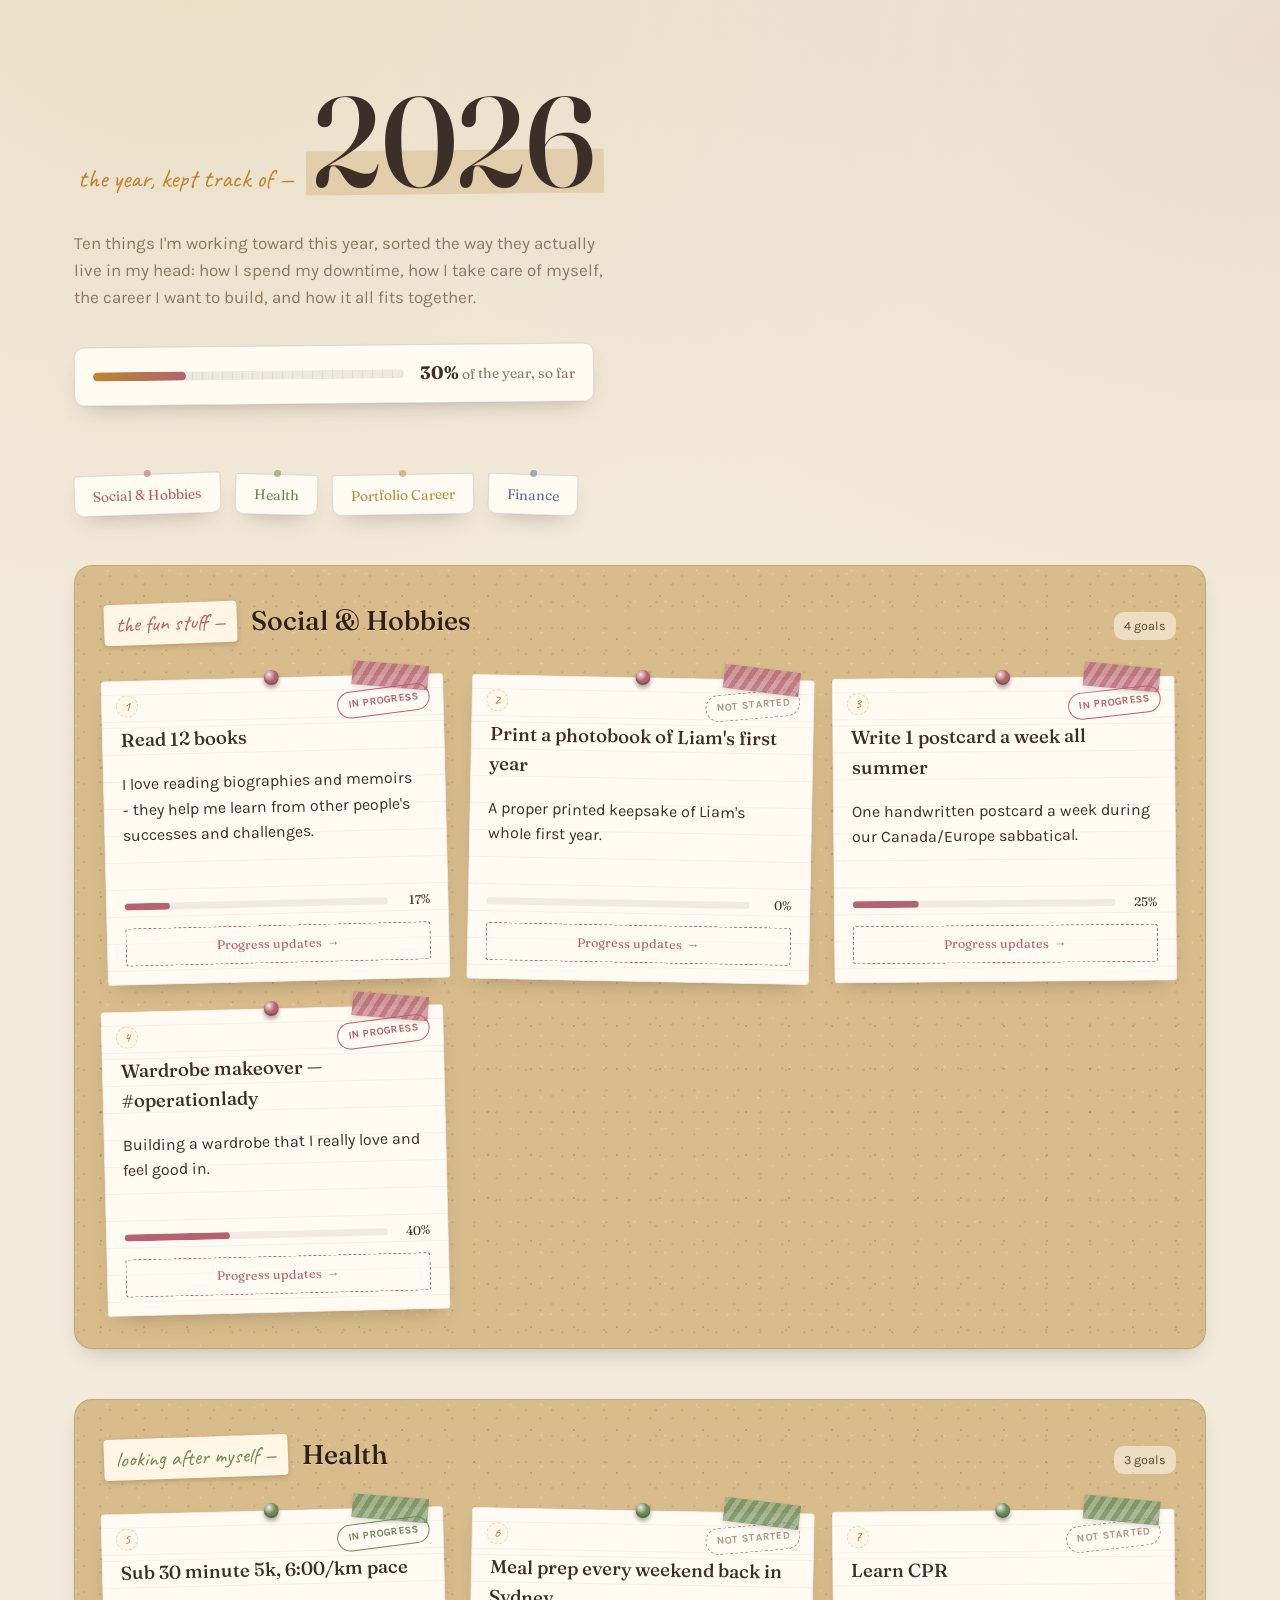
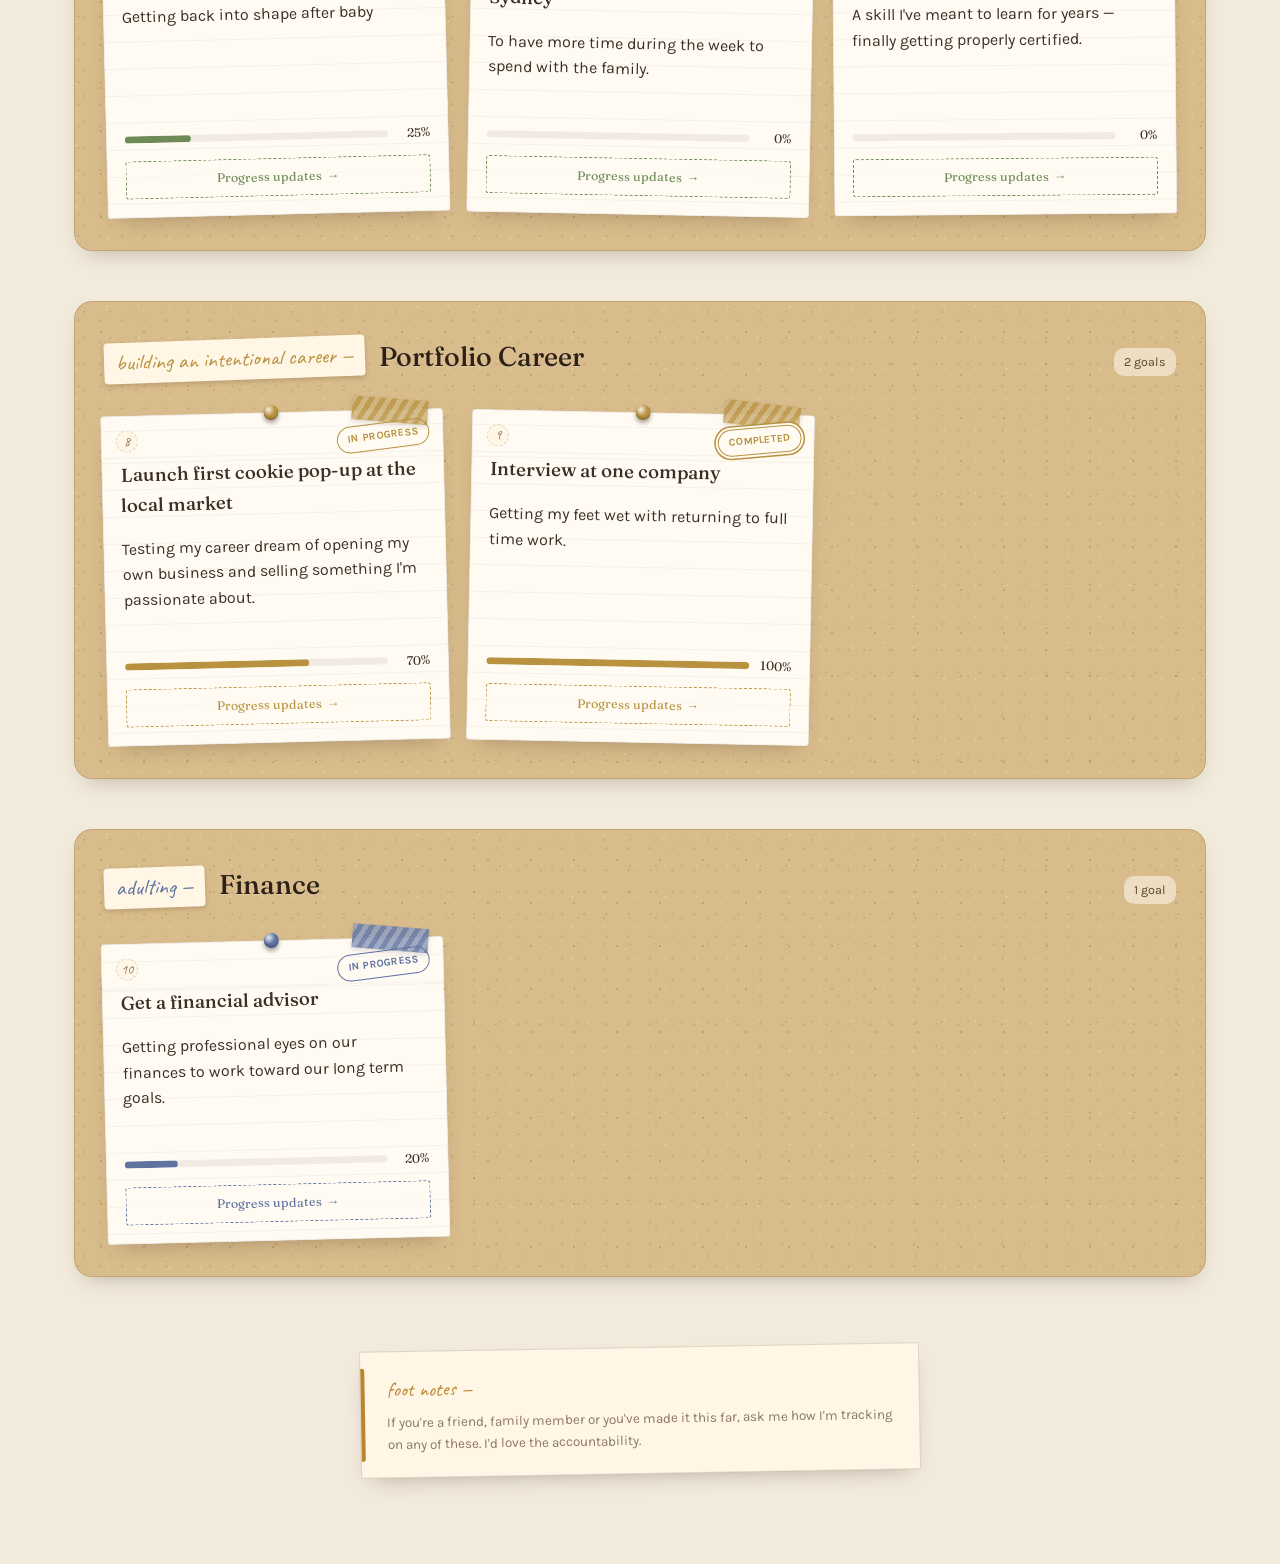
==== commit 7f281fb0: "Add files via upload" ====
--- a/index.html
+++ b/index.html
@@ -3,7 +3,7 @@
 <head>
 <meta charset="UTF-8">
 <meta name="viewport" content="width=device-width, initial-scale=1.0">
-<title>2026 — Field Notes</title>
+<title>2026 — The Scrapbook</title>
 <link rel="preconnect" href="https://fonts.googleapis.com">
 <link rel="preconnect" href="https://fonts.gstatic.com" crossorigin>
 <link href="https://fonts.googleapis.com/css2?family=Fraunces:opsz,wght@9..144,400..600&family=Karla:wght@400;500;700&family=Caveat:wght@600&display=swap" rel="stylesheet">
@@ -31,11 +31,13 @@
     <a class="tab" href="#finance" style="color:var(--peri)">Finance</a>
   </nav>
 
-  <main id="app"><p style="color:var(--cream-dim); padding:40px 0;">Loading…</p></main>
+  <main id="app"><p style="color:var(--ink-dim); padding:40px 0;">Loading…</p></main>
 
   <footer>
-    <span class="signoff">foot notes —</span>
-    If you're a friend, family member or you've made it this far, ask me how I'm tracking on any of these. I'd love the accountability.
+    <div class="note">
+      <span class="signoff">foot notes —</span>
+      If you're a friend, family member or you've made it this far, ask me how I'm tracking on any of these. I'd love the accountability.
+    </div>
   </footer>
 
 </div>
@@ -51,7 +53,7 @@
 function statusOf(goal){
   const cls = goal.status === "completed" ? "completed"
     : goal.status === "in progress" ? "in-progress"
-    : "";
+    : "not-started";
   return { label: goal.status, cls };
 }
 
@@ -59,6 +61,8 @@
   const status = statusOf(goal);
   return `
     <div class="card" style="--accent:${accent}">
+      <span class="pin" style="--accent:${accent}"></span>
+      <span class="washi" style="--accent:${accent}"></span>
       <span class="goal-num">${num}</span>
       <span class="status-badge ${status.cls}">${status.label}</span>
       <div class="card-top">
@@ -90,13 +94,15 @@
     if(!catGoals.length) return "";
     return `
       <section class="category" id="${cat.id}">
-        <div class="cat-head">
-          <span class="cat-tag" style="color:${cat.accent}">${cat.tag} —</span>
-          <h2>${cat.label}</h2>
-          <span class="cat-count">${catGoals.length} goal${catGoals.length !== 1 ? 's' : ''}</span>
-        </div>
-        <div class="grid">
-          ${catGoals.map(g => cardHTML(g, cat.accent, goals.indexOf(g) + 1)).join("")}
+        <div class="corkboard">
+          <div class="cat-head">
+            <span class="cat-tag" style="color:${cat.accent}">${cat.tag} —</span>
+            <h2>${cat.label}</h2>
+            <span class="cat-count">${catGoals.length} goal${catGoals.length !== 1 ? 's' : ''}</span>
+          </div>
+          <div class="grid">
+            ${catGoals.map(g => cardHTML(g, cat.accent, goals.indexOf(g) + 1)).join("")}
+          </div>
         </div>
       </section>
     `;
@@ -109,7 +115,7 @@
   .then(render)
   .catch(err => {
     document.getElementById('app').innerHTML =
-      '<p style="color:var(--cream-dim); padding:40px 0;">Couldn\'t load goals.json — if you\'re previewing this file locally, that\'s expected. It will load once the site is live on GitHub Pages.</p>';
+      '<p style="color:var(--ink-dim); padding:40px 0;">Couldn\'t load goals.json — if you\'re previewing this file locally, that\'s expected. It will load once the site is live on GitHub Pages.</p>';
     console.error(err);
   });
 </script>
--- a/styles.css
+++ b/styles.css
@@ -1,17 +1,20 @@
 :root{
-  --bg: #FBF1E6;
-  --bg-card: #FFFCF7;
-  --bg-card-hi: #FFF6EA;
-  --cream: #4A3B36;
-  --cream-dim: #8A766D;
+  --bg: #F2EADB;
+  --paper: #FFFBF3;
+  --paper-warm: #FFF6E5;
+  --cork: #D9BC8B;
+  --cork-2: #CBA96F;
+  --ink: #3D2F27;
+  --ink-dim: #8C7862;
   --gold: #B9862E;
   --rose: #B5636F;
   --sage: #6E8B57;
   --clay: #B8923F;
   --peri: #5F73A0;
-  --line: rgba(74,59,54,0.12);
-  --check-mark: #FFFCF7;
-  --shadow: 0 10px 26px -14px rgba(74,59,54,0.28);
+  --line: rgba(61,47,37,0.16);
+  --check-mark: #FFFBF3;
+  --shadow: 0 10px 22px -12px rgba(61,47,37,0.38);
+  --shadow-lift: 0 20px 32px -16px rgba(61,47,37,0.45);
 }
 
 *{box-sizing:border-box;}
@@ -20,26 +23,31 @@
 body{
   margin:0;
   background:var(--bg);
-  color:var(--cream);
+  color:var(--ink);
   font-family:'Karla', sans-serif;
   line-height:1.6;
   -webkit-font-smoothing:antialiased;
 }
 
+/* paper grain */
 body::before{
   content:"";
   position:fixed;
   inset:0;
   pointer-events:none;
-  opacity:0.06;
-  background-image:radial-gradient(circle at 1px 1px, #4A3B36 1px, transparent 0);
-  background-size:22px 22px;
+  opacity:0.5;
+  background-image:
+    radial-gradient(circle at 12% 22%, rgba(61,47,37,0.035) 0.6px, transparent 0.6px),
+    radial-gradient(circle at 68% 58%, rgba(61,47,37,0.03) 0.6px, transparent 0.6px),
+    radial-gradient(circle at 40% 85%, rgba(61,47,37,0.03) 0.6px, transparent 0.6px);
+  background-size:26px 26px, 34px 34px, 21px 21px;
   z-index:0;
 }
 
 body{
-  background-image:radial-gradient(ellipse at 20% -10%, rgba(185,134,46,0.10), transparent 55%),
-                    radial-gradient(ellipse at 100% 10%, rgba(181,99,111,0.08), transparent 50%);
+  background-image:
+    radial-gradient(ellipse at 15% -10%, rgba(185,134,46,0.12), transparent 55%),
+    radial-gradient(ellipse at 100% 5%, rgba(181,99,111,0.10), transparent 50%);
   background-attachment:fixed;
 }
 
@@ -49,156 +57,285 @@
 
 a{color:var(--gold);}
 
-.hero{padding:88px 0 48px;}
-.hero .year{
-  font-size:clamp(64px, 14vw, 150px);
-  line-height:0.9;
-  letter-spacing:-2px;
-  background:linear-gradient(115deg, var(--gold) 0%, var(--rose) 55%, var(--clay) 100%);
-  -webkit-background-clip:text;
-  background-clip:text;
-  color:transparent;
-}
+/* ---------- shared: tape + pin ---------- */
+.washi{
+  position:absolute;
+  height:24px;
+  width:76px;
+  opacity:0.88;
+  box-shadow:0 2px 5px rgba(61,47,37,0.18);
+  background-image:repeating-linear-gradient(118deg, rgba(255,255,255,0.32) 0 5px, rgba(255,255,255,0.06) 5px 10px);
+  background-color:var(--accent, var(--gold));
+}
+
+.pin{
+  position:absolute;
+  width:14px;
+  height:14px;
+  border-radius:50%;
+  background:radial-gradient(circle at 34% 30%, rgba(255,255,255,0.85), transparent 45%), var(--accent, var(--gold));
+  box-shadow:0 3px 4px rgba(0,0,0,0.35), inset 0 -2px 2px rgba(0,0,0,0.25);
+}
+
+/* ---------- hero ---------- */
+.hero{padding:84px 0 40px; position:relative;}
 .hero .kicker{
   font-family:'Caveat', cursive;
-  font-size:28px;
+  font-size:26px;
   color:var(--gold);
-  margin-bottom:6px;
-  display:block;
+  display:inline-block;
+  margin-bottom:10px;
+  position:relative;
+  padding:2px 14px 2px 4px;
+}
+.hero .year{
+  font-size:clamp(56px, 12vw, 128px);
+  line-height:0.9;
+  letter-spacing:-1.5px;
+  color:var(--ink);
+  position:relative;
+  display:inline-block;
+}
+.hero .year::after{
+  content:"";
+  position:absolute;
+  left:-6px; right:-10px; bottom:6px; height:0.34em;
+  background:rgba(185,134,46,0.22);
+  z-index:-1;
+  transform:rotate(-0.6deg);
 }
 .hero p.sub{
-  max-width:520px;
-  color:var(--cream-dim);
+  max-width:540px;
+  color:var(--ink-dim);
   font-size:17px;
   margin-top:18px;
 }
 
+.overall{
+  margin-top:34px;
+  display:flex;
+  align-items:center;
+  gap:16px;
+  max-width:520px;
+  background:var(--paper);
+  border:1px solid var(--line);
+  border-radius:10px;
+  padding:14px 18px;
+  box-shadow:var(--shadow);
+  transform:rotate(-0.6deg);
+}
+.overall-track{
+  flex:1;
+  height:9px;
+  background:rgba(61,47,37,0.09);
+  border-radius:5px;
+  overflow:hidden;
+  background-image:repeating-linear-gradient(90deg, transparent 0 9px, rgba(61,47,37,0.06) 9px 10px);
+}
+.overall-fill{
+  height:100%;
+  border-radius:5px;
+  background:linear-gradient(90deg, var(--gold), var(--rose));
+  transition:width 0.6s ease;
+}
+.overall-label{
+  font-family:'Fraunces', serif;
+  font-size:14px;
+  color:var(--ink-dim);
+  white-space:nowrap;
+}
+.overall-label strong{color:var(--ink); font-size:18px;}
+
+/* ---------- tab flags ---------- */
 .tabs{
   display:flex;
-  gap:8px;
+  gap:14px;
   flex-wrap:wrap;
-  padding:20px 0 8px;
+  padding:30px 0 6px;
   position:sticky;
   top:0;
-  background:linear-gradient(var(--bg) 80%, transparent);
   z-index:5;
 }
 .tab{
   font-family:'Fraunces', serif;
   font-size:14px;
-  padding:8px 16px;
-  border-radius:20px;
+  padding:9px 18px 8px;
+  border-radius:3px 3px 9px 9px;
   border:1px solid var(--line);
-  background:var(--bg-card);
-  color:var(--cream-dim);
+  background:var(--paper);
+  color:var(--ink-dim);
   text-decoration:none;
-  transition:all .2s ease;
+  box-shadow:var(--shadow);
+  transition:transform .2s ease, box-shadow .2s ease, color .2s ease;
+  position:relative;
+}
+.tab:nth-child(1){transform:rotate(-2deg);}
+.tab:nth-child(2){transform:rotate(1.4deg);}
+.tab:nth-child(3){transform:rotate(-1deg);}
+.tab:nth-child(4){transform:rotate(1.8deg);}
+.tab::before{
+  content:"";
+  position:absolute;
+  top:-5px; left:50%;
+  width:7px; height:7px;
+  border-radius:50%;
+  background:currentColor;
+  opacity:0.55;
+  transform:translateX(-50%);
 }
 .tab:hover, .tab:focus-visible{
-  border-color:currentColor;
-  background:var(--bg-card-hi);
-  box-shadow:var(--shadow);
+  transform:rotate(0deg) translateY(-2px);
+  box-shadow:var(--shadow-lift);
+  color:var(--ink);
   outline:none;
 }
 
-section.category{padding:56px 0 8px;}
+/* ---------- corkboard sections ---------- */
+section.category{padding:44px 0 6px;}
+.corkboard{
+  background-color:var(--cork);
+  background-image:
+    radial-gradient(circle at 8% 18%, rgba(255,255,255,0.16) 1px, transparent 1.2px),
+    radial-gradient(circle at 62% 72%, rgba(61,30,10,0.16) 1px, transparent 1.2px),
+    radial-gradient(circle at 38% 42%, rgba(61,30,10,0.10) 1px, transparent 1.2px),
+    radial-gradient(circle at 88% 24%, rgba(255,255,255,0.12) 1px, transparent 1.2px),
+    radial-gradient(circle at 20% 88%, rgba(61,30,10,0.12) 1px, transparent 1.2px);
+  background-size:31px 31px, 43px 43px, 26px 26px, 37px 37px, 22px 22px;
+  border-radius:18px;
+  padding:34px 26px 26px;
+  box-shadow:inset 0 0 0 1px rgba(61,30,10,0.15), var(--shadow);
+}
+
 .cat-head{
   display:flex;
   align-items:baseline;
   gap:14px;
-  border-bottom:1px solid var(--line);
-  padding-bottom:14px;
-  margin-bottom:28px;
+  margin:0 4px 26px;
+  position:relative;
 }
 .cat-tag{
   font-family:'Caveat', cursive;
   font-size:22px;
-}
-.cat-head h2{font-size:28px;}
+  background:var(--paper-warm);
+  padding:3px 12px;
+  border-radius:4px;
+  box-shadow:0 2px 5px rgba(61,30,10,0.2);
+  transform:rotate(-2deg);
+}
+.cat-head h2{font-size:27px; color:#2E2118; text-shadow:0 1px 0 rgba(255,255,255,0.25);}
 .cat-count{
   margin-left:auto;
-  font-size:13px;
-  color:var(--cream-dim);
+  font-size:12.5px;
+  color:#5C4324;
   font-family:'Karla', sans-serif;
+  background:rgba(255,251,243,0.55);
+  padding:4px 10px;
+  border-radius:10px;
 }
 
 .grid{
   display:grid;
   grid-template-columns:repeat(3, 1fr);
-  gap:16px;
+  gap:26px 22px;
+  padding:6px 4px 10px;
 }
 @media (max-width:940px){
   .grid{grid-template-columns:repeat(2, 1fr);}
 }
 @media (max-width:600px){
-  .grid{grid-template-columns:1fr;}
-}
-
+  .grid{grid-template-columns:1fr; gap:30px 0;}
+}
+
+/* ---------- card (index card pinned to board) ---------- */
 .card{
-  background:var(--bg-card);
-  border:1px solid var(--line);
-  border-radius:16px;
-  padding:46px 18px 18px;
+  background:var(--paper);
+  background-image:repeating-linear-gradient(rgba(61,47,37,0.05) 0 1px, transparent 1px 27px);
+  background-position:0 46px;
+  border:1px solid rgba(61,47,37,0.1);
+  border-radius:4px;
+  padding:44px 18px 18px;
   position:relative;
   box-shadow:var(--shadow);
-  transition:background .25s ease, transform .25s ease, box-shadow .25s ease;
+  transition:transform .25s ease, box-shadow .25s ease;
   display:flex;
   flex-direction:column;
 }
+.card:nth-child(3n+1){transform:rotate(-1.4deg);}
+.card:nth-child(3n+2){transform:rotate(1.1deg);}
+.card:nth-child(3n){transform:rotate(-0.5deg);}
 .card:hover{
-  background:var(--bg-card-hi);
-  transform:translateY(-2px);
-  box-shadow:0 16px 30px -14px rgba(74,59,54,0.32);
+  transform:rotate(0deg) translateY(-4px);
+  box-shadow:var(--shadow-lift);
+  z-index:2;
+}
+
+.card .pin{
+  top:-8px;
+  left:50%;
+  transform:translateX(-50%);
+  width:15px; height:15px;
+  z-index:2;
+}
+
+.card .washi{
+  top:-12px;
+  right:14px;
+  transform:rotate(6deg);
 }
 
 .goal-num{
   position:absolute;
   top:14px;
   left:14px;
-  width:24px;
-  height:24px;
+  width:22px;
+  height:22px;
   border-radius:50%;
-  border:1px solid var(--line);
-  background:var(--bg);
+  border:1px dashed var(--line);
+  background:var(--paper-warm);
   display:flex;
   align-items:center;
   justify-content:center;
-  font-family:'Fraunces', serif;
-  font-size:11px;
-  color:var(--cream-dim);
+  font-family:'Caveat', cursive;
+  font-size:14px;
+  color:var(--ink-dim);
 }
 
 .status-badge{
   position:absolute;
-  top:14px;
-  right:14px;
-  font-size:11px;
+  top:12px;
+  right:12px;
+  font-size:10.5px;
   font-family:'Karla', sans-serif;
   font-weight:700;
-  letter-spacing:0.02em;
+  letter-spacing:0.03em;
   text-transform:uppercase;
   padding:4px 10px;
-  border-radius:12px;
-  border:1px solid var(--line);
-  background:var(--bg);
-  color:var(--cream-dim);
+  border-radius:999px;
+  border:1.5px solid var(--ink-dim);
+  color:var(--ink-dim);
+  background:transparent;
   white-space:nowrap;
+  transform:rotate(-6deg);
 }
 .status-badge.in-progress{
   border-color:var(--accent, var(--gold));
   color:var(--accent, var(--gold));
-  background:transparent;
+}
+.status-badge.not-started{
+  border-style:dashed;
+  opacity:0.75;
 }
 .status-badge.completed{
   border-color:var(--accent, var(--gold));
-  background:var(--accent, var(--gold));
-  color:var(--check-mark);
-}
-
-.card-top{margin-bottom:16px; padding-right:78px; flex:1;}
-
-.card-body h3{font-size:16px; margin-bottom:6px; color:var(--cream);}
-.card-body .blurb{font-size:12.5px; color:var(--cream-dim); line-height:1.5; margin:0;}
+  color:var(--accent, var(--gold));
+  background:var(--paper);
+  box-shadow:0 0 0 2px var(--paper), 0 0 0 3.5px var(--accent, var(--gold));
+}
+
+.card-top{margin-bottom:14px; padding-right:6px; flex:1;}
+
+.card-body h3{font-size:16px; margin-bottom:6px; color:var(--ink); line-height:1.35;}
+.card-body .blurb{font-size:12.5px; color:var(--ink-dim); line-height:1.55; margin:0;}
 
 .progress-row{
   display:flex;
@@ -209,8 +346,8 @@
 }
 .progress-track{
   flex:1;
-  height:6px;
-  background:rgba(74,59,54,0.09);
+  height:7px;
+  background:rgba(61,47,37,0.08);
   border-radius:4px;
   overflow:hidden;
 }
@@ -223,39 +360,11 @@
 .progress-pct{
   font-family:'Fraunces', serif;
   font-size:12.5px;
-  color:var(--cream);
+  color:var(--ink);
   white-space:nowrap;
-  min-width:34px;
+  min-width:32px;
   text-align:right;
 }
-
-.overall{
-  margin-top:36px;
-  display:flex;
-  align-items:center;
-  gap:16px;
-  max-width:520px;
-}
-.overall-track{
-  flex:1;
-  height:8px;
-  background:rgba(74,59,54,0.09);
-  border-radius:5px;
-  overflow:hidden;
-}
-.overall-fill{
-  height:100%;
-  border-radius:5px;
-  background:linear-gradient(90deg, var(--gold), var(--rose));
-  transition:width 0.6s ease;
-}
-.overall-label{
-  font-family:'Fraunces', serif;
-  font-size:14px;
-  color:var(--cream-dim);
-  white-space:nowrap;
-}
-.overall-label strong{color:var(--cream); font-size:17px;}
 
 .updates-btn{
   display:inline-flex;
@@ -266,33 +375,52 @@
   font-size:12.5px;
   color:var(--accent, var(--gold));
   text-decoration:none;
-  border:1px solid var(--line);
+  border:1px dashed var(--accent, var(--gold));
   padding:8px 12px;
-  border-radius:16px;
+  border-radius:3px;
   transition:all .2s ease;
   margin-top:auto;
+  background:rgba(255,251,243,0.5);
 }
 .updates-btn:hover, .updates-btn:focus-visible{
-  border-color:var(--accent, var(--gold));
-  background:var(--bg);
+  border-style:solid;
+  background:var(--paper-warm);
   outline:none;
 }
 .updates-btn .arrow{transition:transform .2s ease; display:inline-block;}
 .updates-btn:hover .arrow{transform:translateX(3px);}
 
+/* ---------- footer sticky note ---------- */
 footer{
-  padding:60px 0 80px;
-  color:var(--cream-dim);
-  font-size:13px;
-  border-top:1px solid var(--line);
-  margin-top:40px;
-}
-footer .signoff{font-family:'Caveat', cursive; font-size:20px; color:var(--gold); display:block; margin-bottom:6px;}
+  padding:64px 0 90px;
+}
+.note{
+  max-width:560px;
+  margin:0 auto;
+  background:var(--paper-warm);
+  border:1px solid var(--line);
+  border-radius:2px;
+  padding:22px 26px;
+  box-shadow:var(--shadow);
+  transform:rotate(-1deg);
+  position:relative;
+  font-size:13.5px;
+  color:var(--ink-dim);
+}
+.note::before{
+  content:"";
+  position:absolute;
+  top:16px; bottom:16px; left:0;
+  width:4px;
+  background:var(--gold);
+  border-radius:0 3px 3px 0;
+}
+.note .signoff{font-family:'Caveat', cursive; font-size:20px; color:var(--gold); display:block; margin-bottom:6px;}
 
 /* ---------- UPDATES PAGE ---------- */
-.updates-hero{padding:70px 0 32px;}
-.updates-hero h1{font-size:clamp(38px, 6vw, 58px); color:var(--cream);}
-.updates-hero p{color:var(--cream-dim); font-size:15px; margin-top:10px; max-width:520px;}
+.updates-hero{padding:68px 0 34px;}
+.updates-hero h1{font-size:clamp(36px, 5.5vw, 54px); color:var(--ink);}
+.updates-hero p{color:var(--ink-dim); font-size:15px; margin-top:10px; max-width:520px;}
 
 .back-link{
   display:inline-flex;
@@ -300,27 +428,55 @@
   gap:6px;
   font-family:'Fraunces', serif;
   font-size:14px;
-  color:var(--cream-dim);
+  color:var(--ink-dim);
   text-decoration:none;
-  margin-top:8px;
+  margin-top:10px;
 }
 .back-link:hover{color:var(--gold);}
 
-.log{display:flex; flex-direction:column; gap:0; padding:12px 0 80px;}
+.log{
+  display:flex;
+  flex-direction:column;
+  gap:20px;
+  padding:14px 4px 90px;
+}
 .log-entry{
   display:flex;
   gap:20px;
-  padding:18px 0;
-  border-bottom:1px solid var(--line);
+  align-items:flex-start;
+  background:var(--paper);
+  background-image:repeating-linear-gradient(rgba(61,47,37,0.045) 0 1px, transparent 1px 26px);
+  border:1px solid rgba(61,47,37,0.1);
+  border-radius:4px;
+  padding:18px 20px;
+  box-shadow:var(--shadow);
+  position:relative;
+}
+.log-entry:nth-child(odd){transform:rotate(-0.4deg);}
+.log-entry:nth-child(even){transform:rotate(0.5deg);}
+.log-entry::before{
+  content:"";
+  position:absolute;
+  top:-10px; left:26px;
+  width:60px; height:20px;
+  opacity:0.85;
+  box-shadow:0 2px 4px rgba(61,47,37,0.18);
+  background-image:repeating-linear-gradient(118deg, rgba(255,255,255,0.3) 0 5px, rgba(255,255,255,0.05) 5px 10px);
+  background-color:var(--accent, var(--gold));
+  transform:rotate(-3deg);
 }
 .log-date{
   font-family:'Fraunces', serif;
-  font-size:13px;
-  color:var(--cream-dim);
+  font-size:12.5px;
+  color:var(--paper);
+  background:var(--accent, var(--ink-dim));
   white-space:nowrap;
-  padding-top:2px;
-  min-width:100px;
-}
+  padding:6px 12px;
+  border-radius:999px;
+  min-width:96px;
+  text-align:center;
+}
+.log-body{padding-top:3px;}
 .log-body .log-goal{
   display:inline-block;
   font-size:11px;
@@ -330,8 +486,13 @@
   color:var(--accent, var(--gold));
   margin-bottom:4px;
 }
-.log-body .log-text{font-size:14.5px; color:var(--cream); line-height:1.5;}
-.log-empty{color:var(--cream-dim); font-style:italic; padding:40px 0;}
+.log-body .log-text{font-size:14.5px; color:var(--ink); line-height:1.6;}
+.log-empty{color:var(--ink-dim); font-style:italic; padding:40px 4px;}
+
+@media (max-width:600px){
+  .log-entry{flex-direction:column; gap:10px;}
+  .log-date{align-self:flex-start;}
+}
 
 @media (prefers-reduced-motion: reduce){
   *{transition:none !important; scroll-behavior:auto !important;}
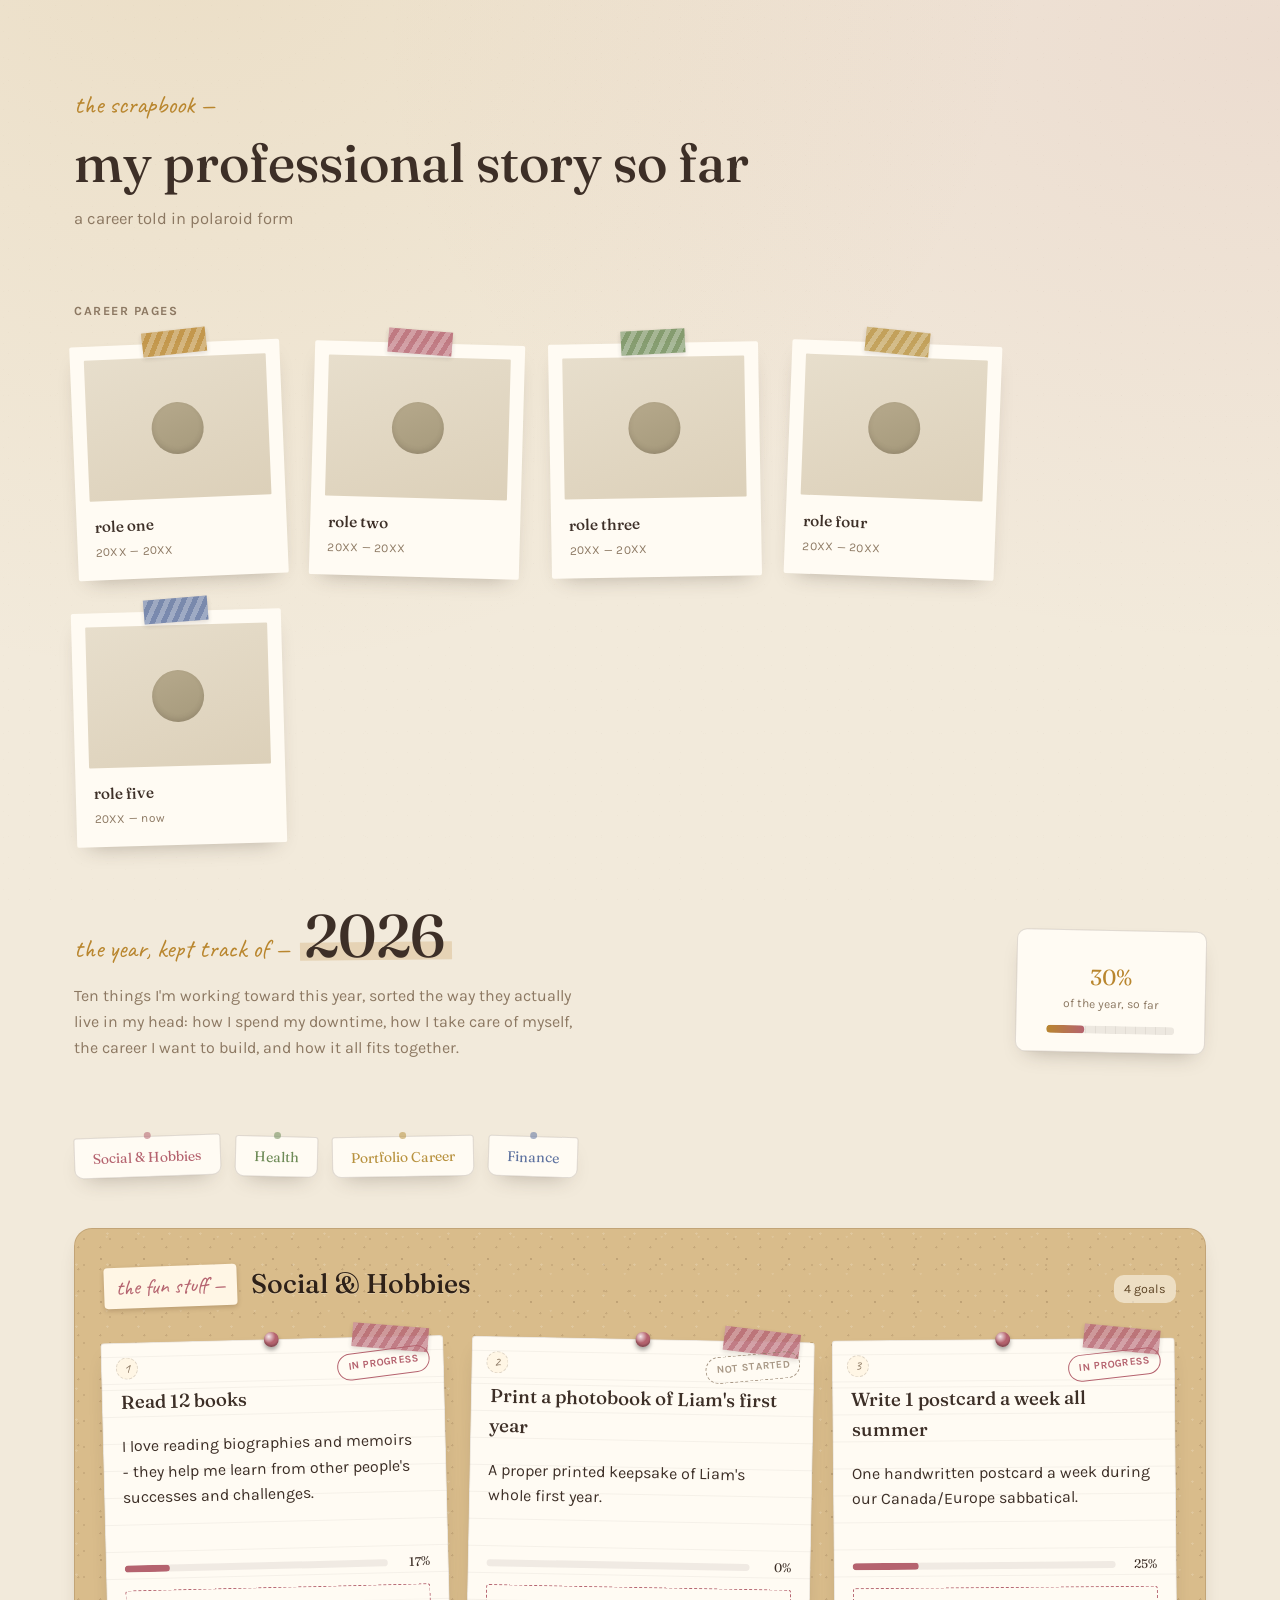
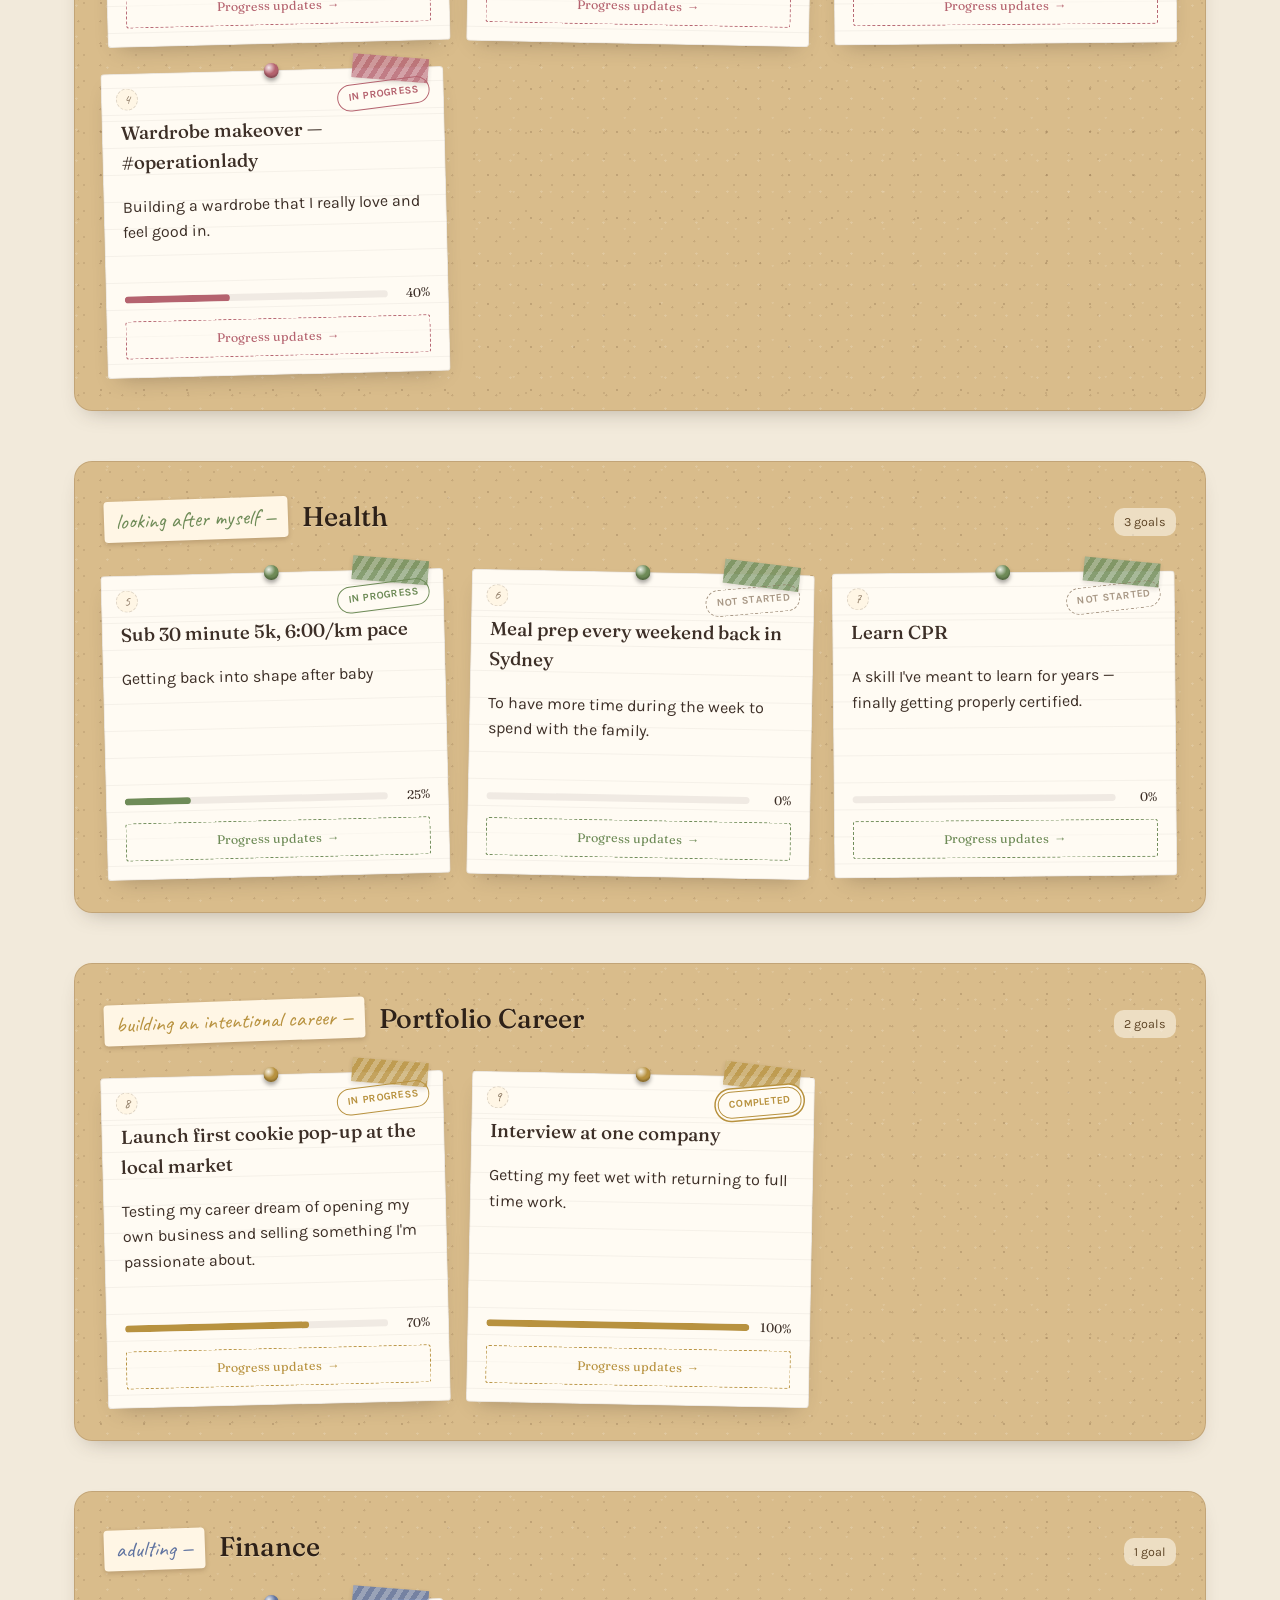
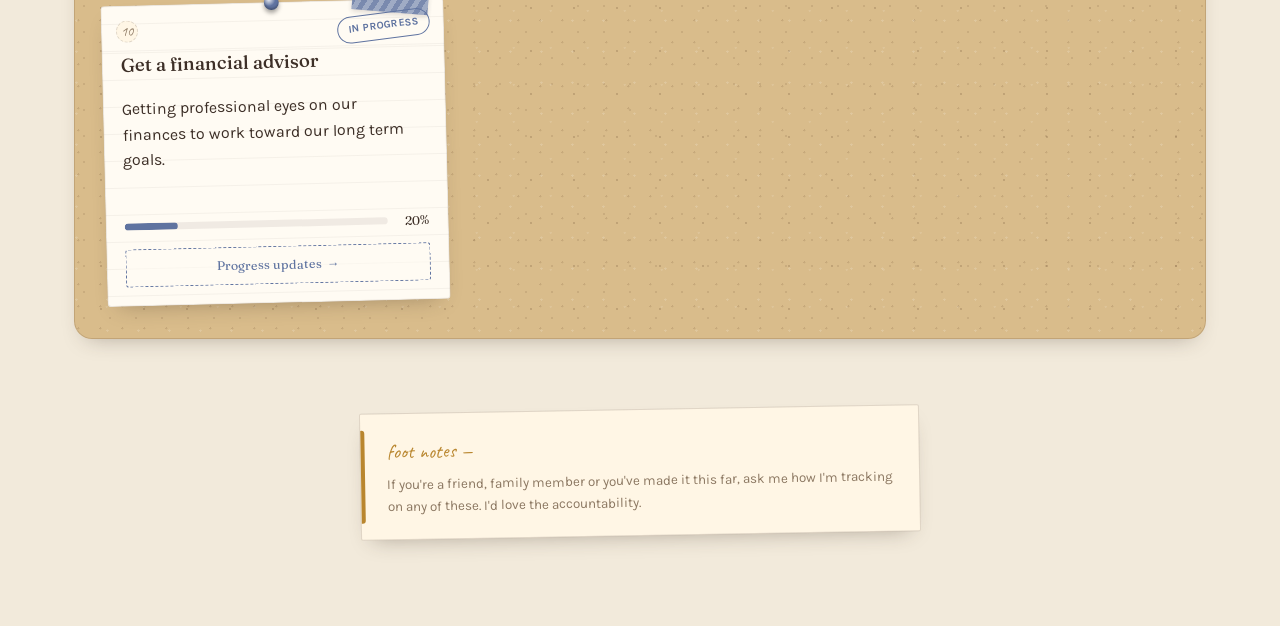
==== commit 1604ba85: "Add files via upload" ====
--- a/index.html
+++ b/index.html
@@ -13,16 +13,31 @@
 
 <div class="wrap">
 
-  <header class="hero">
-    <span class="kicker">the year, kept track of —</span>
-    <h1 class="year">2026</h1>
-    <p class="sub">Ten things I'm working toward this year, sorted the way they actually live in my head: how I spend my downtime, how I take care of myself, the career I want to build, and how it all fits together.</p>
+  <header class="page-hero">
+    <span class="kicker">the scrapbook —</span>
+    <h1>my professional story so far</h1>
+    <p class="sub">a career told in polaroid form</p>
+  </header>
 
-    <div class="overall">
+  <section class="career">
+    <span class="section-label">career pages</span>
+    <div class="polaroid-grid" id="careerGrid"></div>
+  </section>
+
+  <section class="goals-hero">
+    <div class="goals-hero-left">
+      <div class="goals-heading">
+        <span class="kicker">the year, kept track of —</span>
+        <h2 class="year-inline">2026</h2>
+      </div>
+      <p class="sub">Ten things I'm working toward this year, sorted the way they actually live in my head: how I spend my downtime, how I take care of myself, the career I want to build, and how it all fits together.</p>
+    </div>
+    <div class="overall-card">
+      <div class="overall-pct"><span id="overallPct">0</span><span>%</span></div>
+      <div class="overall-card-label">of the year, so far</div>
       <div class="overall-track"><div class="overall-fill" id="overallFill"></div></div>
-      <div class="overall-label"><strong id="overallPct">0%</strong> of the year, so far</div>
     </div>
-  </header>
+  </section>
 
   <nav class="tabs">
     <a class="tab" href="#social" style="color:var(--rose)">Social &amp; Hobbies</a>
@@ -49,6 +64,32 @@
   { id:"career",  label:"Portfolio Career",   tag:"building an intentional career",   accent:"var(--clay)" },
   { id:"finance", label:"Finance",            tag:"adulting", accent:"var(--peri)" },
 ];
+
+// Placeholder roles — swap these for your own career history.
+const CAREER_ROLES = [
+  { title:"role one",   dates:"20XX — 20XX", accent:"var(--gold)" },
+  { title:"role two",   dates:"20XX — 20XX", accent:"var(--rose)" },
+  { title:"role three", dates:"20XX — 20XX", accent:"var(--sage)" },
+  { title:"role four",  dates:"20XX — 20XX", accent:"var(--clay)" },
+  { title:"role five",  dates:"20XX — now",  accent:"var(--peri)" },
+];
+const ROTATIONS = [-2.4, 1.6, -1, 2.2, -1.6];
+const TAPE_ROTATIONS = [-4, 3, -2, 4, -3];
+
+function renderCareer(){
+  const grid = document.getElementById('careerGrid');
+  grid.innerHTML = CAREER_ROLES.map((role, i) => `
+    <div class="polaroid" style="--rot:${ROTATIONS[i % ROTATIONS.length]}deg">
+      <span class="washi" style="--accent:${role.accent}; --tape-rot:${TAPE_ROTATIONS[i % TAPE_ROTATIONS.length]}deg"></span>
+      <div class="photo"><span class="photo-dot"></span></div>
+      <div class="polaroid-cap">
+        <h3>${role.title}</h3>
+        <p>${role.dates}</p>
+      </div>
+    </div>
+  `).join("");
+}
+renderCareer();
 
 function statusOf(goal){
   const cls = goal.status === "completed" ? "completed"
@@ -84,7 +125,7 @@
   const total = goals.reduce((sum, g) => sum + g.percent, 0);
   const pct = Math.round(total / goals.length);
   document.getElementById("overallFill").style.width = pct + "%";
-  document.getElementById("overallPct").textContent = pct + "%";
+  document.getElementById("overallPct").textContent = pct;
 }
 
 function render(goals){
--- a/styles.css
+++ b/styles.css
@@ -77,56 +77,165 @@
   box-shadow:0 3px 4px rgba(0,0,0,0.35), inset 0 -2px 2px rgba(0,0,0,0.25);
 }
 
-/* ---------- hero ---------- */
-.hero{padding:84px 0 40px; position:relative;}
-.hero .kicker{
+/* ---------- kicker (shared) ---------- */
+.kicker{
   font-family:'Caveat', cursive;
   font-size:26px;
   color:var(--gold);
   display:inline-block;
-  margin-bottom:10px;
+  margin-bottom:6px;
+}
+
+/* ---------- page hero ---------- */
+.page-hero{padding:84px 0 46px; position:relative;}
+.page-hero h1{
+  font-size:clamp(34px, 5.4vw, 54px);
+  line-height:1.08;
+  color:var(--ink);
+  margin-top:2px;
+}
+.page-hero p.sub{
+  max-width:560px;
+  color:var(--ink-dim);
+  font-size:16.5px;
+  margin-top:14px;
+}
+
+/* ---------- career polaroid section ---------- */
+.section-label{
+  display:block;
+  font-size:12.5px;
+  font-weight:700;
+  letter-spacing:0.12em;
+  text-transform:uppercase;
+  color:var(--ink-dim);
+  margin:0 0 22px;
+}
+.career{padding:6px 0 54px;}
+
+.polaroid-grid{
+  display:flex;
+  flex-wrap:wrap;
+  gap:34px 28px;
+}
+
+.polaroid{
+  width:210px;
+  background:var(--paper);
+  border-radius:2px;
+  padding:14px 14px 18px;
+  box-shadow:var(--shadow);
   position:relative;
-  padding:2px 14px 2px 4px;
-}
-.hero .year{
-  font-size:clamp(56px, 12vw, 128px);
-  line-height:0.9;
-  letter-spacing:-1.5px;
+  transform:rotate(var(--rot, 0deg));
+  transition:transform .25s ease, box-shadow .25s ease;
+}
+.polaroid:hover{
+  transform:rotate(0deg) translateY(-4px);
+  box-shadow:var(--shadow-lift);
+  z-index:2;
+}
+.polaroid .washi{
+  top:-13px;
+  left:50%;
+  width:64px;
+  transform:translateX(-50%) rotate(var(--tape-rot, -3deg));
+}
+.polaroid .photo{
+  width:100%;
+  aspect-ratio:4/3.1;
+  border-radius:1px;
+  background:linear-gradient(160deg, #E7DECC, #DCD0B9);
+  display:flex;
+  align-items:center;
+  justify-content:center;
+}
+.polaroid .photo-dot{
+  width:52px;
+  height:52px;
+  border-radius:50%;
+  background:linear-gradient(160deg, #B6A98C, #A69A7C);
+  box-shadow:inset 0 -3px 5px rgba(61,47,37,0.15);
+}
+.polaroid-cap{padding:14px 4px 0;}
+.polaroid-cap h3{
+  font-size:15.5px;
+  color:var(--ink);
+  font-weight:500;
+  margin-bottom:3px;
+}
+.polaroid-cap p{
+  font-size:12px;
+  color:var(--ink-dim);
+  letter-spacing:0.02em;
+  margin:0;
+}
+
+/* ---------- goals section hero (title + overall side by side) ---------- */
+.goals-hero{
+  display:flex;
+  align-items:center;
+  justify-content:space-between;
+  gap:36px;
+  padding:8px 0 30px;
+  flex-wrap:wrap;
+}
+.goals-hero-left{flex:1 1 380px; max-width:600px;}
+.goals-heading{
+  display:flex;
+  align-items:baseline;
+  gap:14px;
+  flex-wrap:wrap;
+}
+.goals-heading .kicker{margin-bottom:0;}
+.goals-heading .year-inline{
+  font-size:clamp(36px, 6vw, 60px);
+  line-height:0.95;
+  letter-spacing:-1px;
   color:var(--ink);
   position:relative;
   display:inline-block;
 }
-.hero .year::after{
+.goals-heading .year-inline::after{
   content:"";
   position:absolute;
-  left:-6px; right:-10px; bottom:6px; height:0.34em;
+  left:-4px; right:-8px; bottom:4px; height:0.3em;
   background:rgba(185,134,46,0.22);
   z-index:-1;
   transform:rotate(-0.6deg);
 }
-.hero p.sub{
-  max-width:540px;
-  color:var(--ink-dim);
-  font-size:17px;
-  margin-top:18px;
-}
-
-.overall{
-  margin-top:34px;
-  display:flex;
-  align-items:center;
-  gap:16px;
+.goals-hero-left p.sub{
   max-width:520px;
+  color:var(--ink-dim);
+  font-size:16px;
+  margin-top:14px;
+}
+
+.overall-card{
+  flex:0 0 auto;
   background:var(--paper);
   border:1px solid var(--line);
   border-radius:10px;
-  padding:14px 18px;
+  padding:18px 30px;
   box-shadow:var(--shadow);
-  transform:rotate(-0.6deg);
+  transform:rotate(1.2deg);
+  text-align:center;
+  min-width:190px;
+}
+.overall-pct{
+  font-family:'Fraunces', serif;
+  font-size:42px;
+  color:var(--ink);
+  line-height:1;
+}
+.overall-pct span{font-size:22px; color:var(--gold);}
+.overall-card-label{
+  font-size:12px;
+  color:var(--ink-dim);
+  margin-top:4px;
+  margin-bottom:12px;
 }
 .overall-track{
-  flex:1;
-  height:9px;
+  height:8px;
   background:rgba(61,47,37,0.09);
   border-radius:5px;
   overflow:hidden;
@@ -138,13 +247,11 @@
   background:linear-gradient(90deg, var(--gold), var(--rose));
   transition:width 0.6s ease;
 }
-.overall-label{
-  font-family:'Fraunces', serif;
-  font-size:14px;
-  color:var(--ink-dim);
-  white-space:nowrap;
-}
-.overall-label strong{color:var(--ink); font-size:18px;}
+
+@media (max-width:720px){
+  .goals-hero{flex-direction:column; align-items:flex-start;}
+  .overall-card{align-self:stretch;}
+}
 
 /* ---------- tab flags ---------- */
 .tabs{
